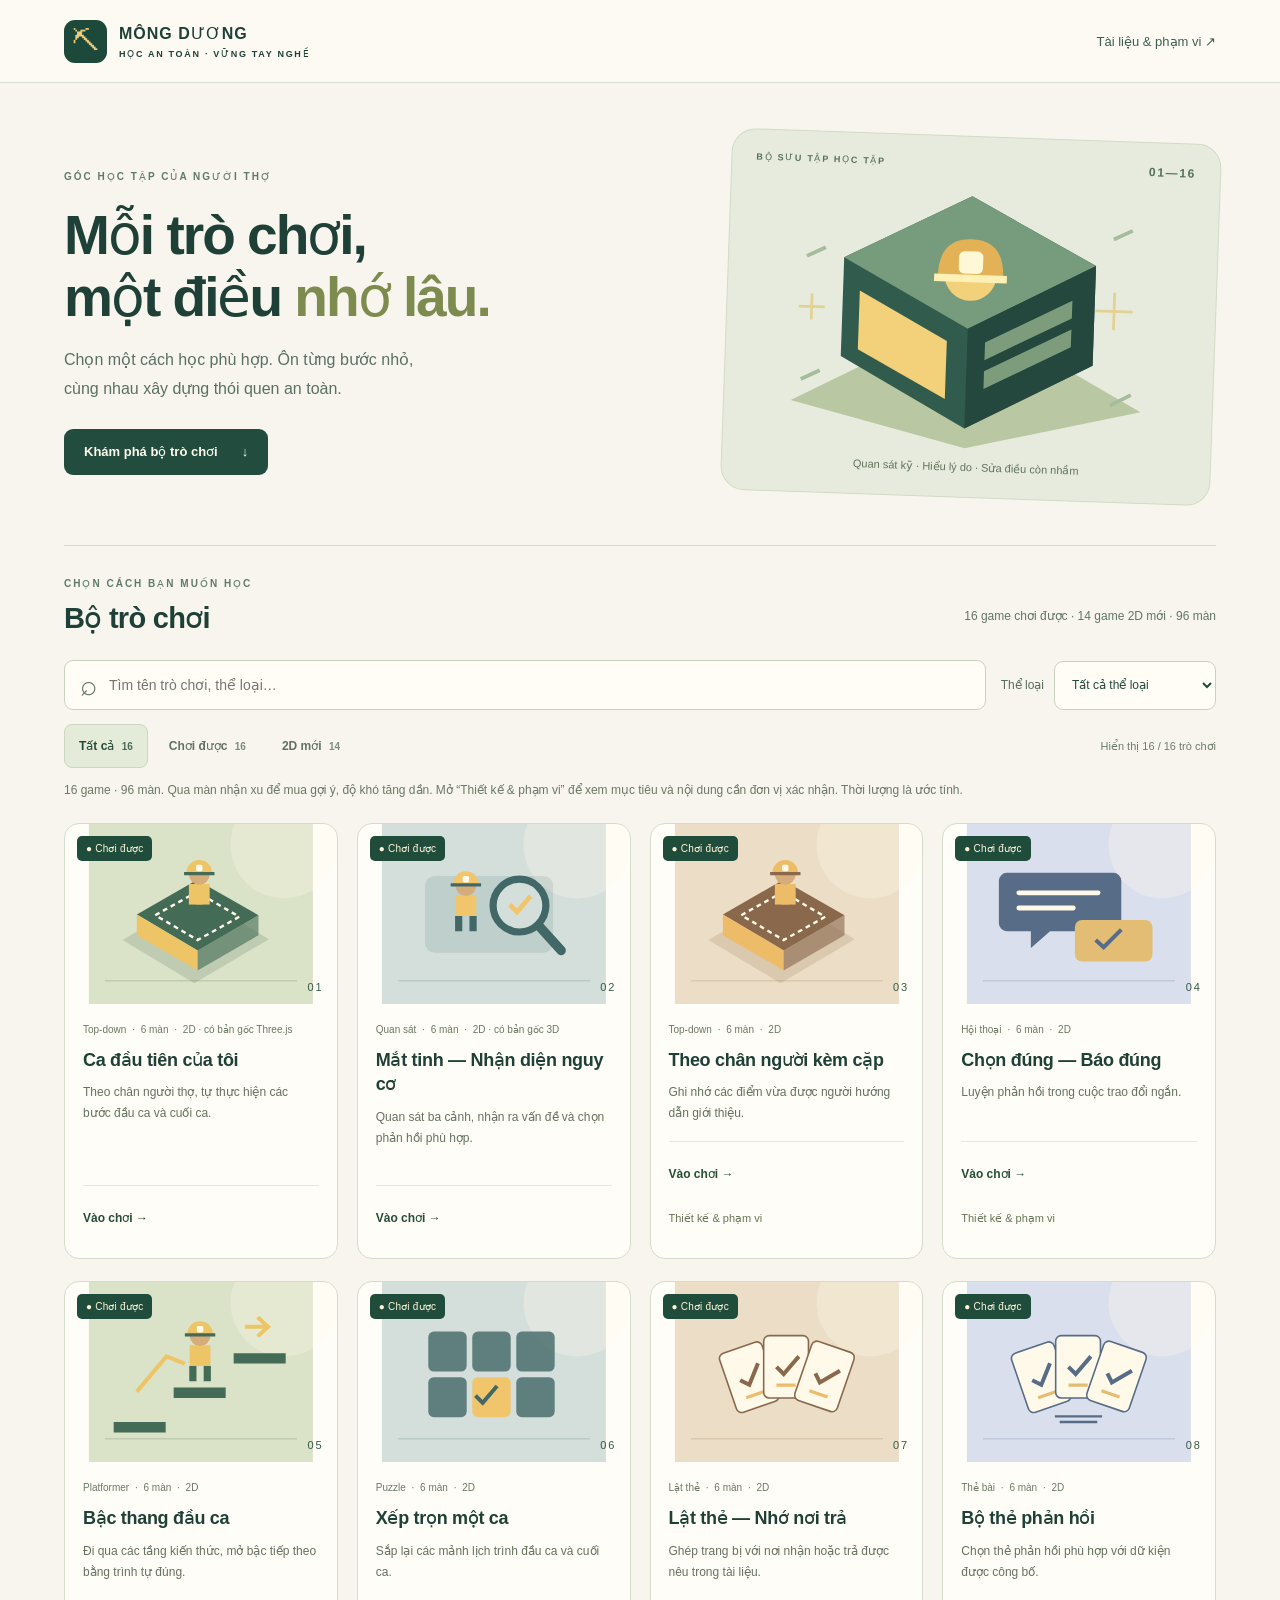
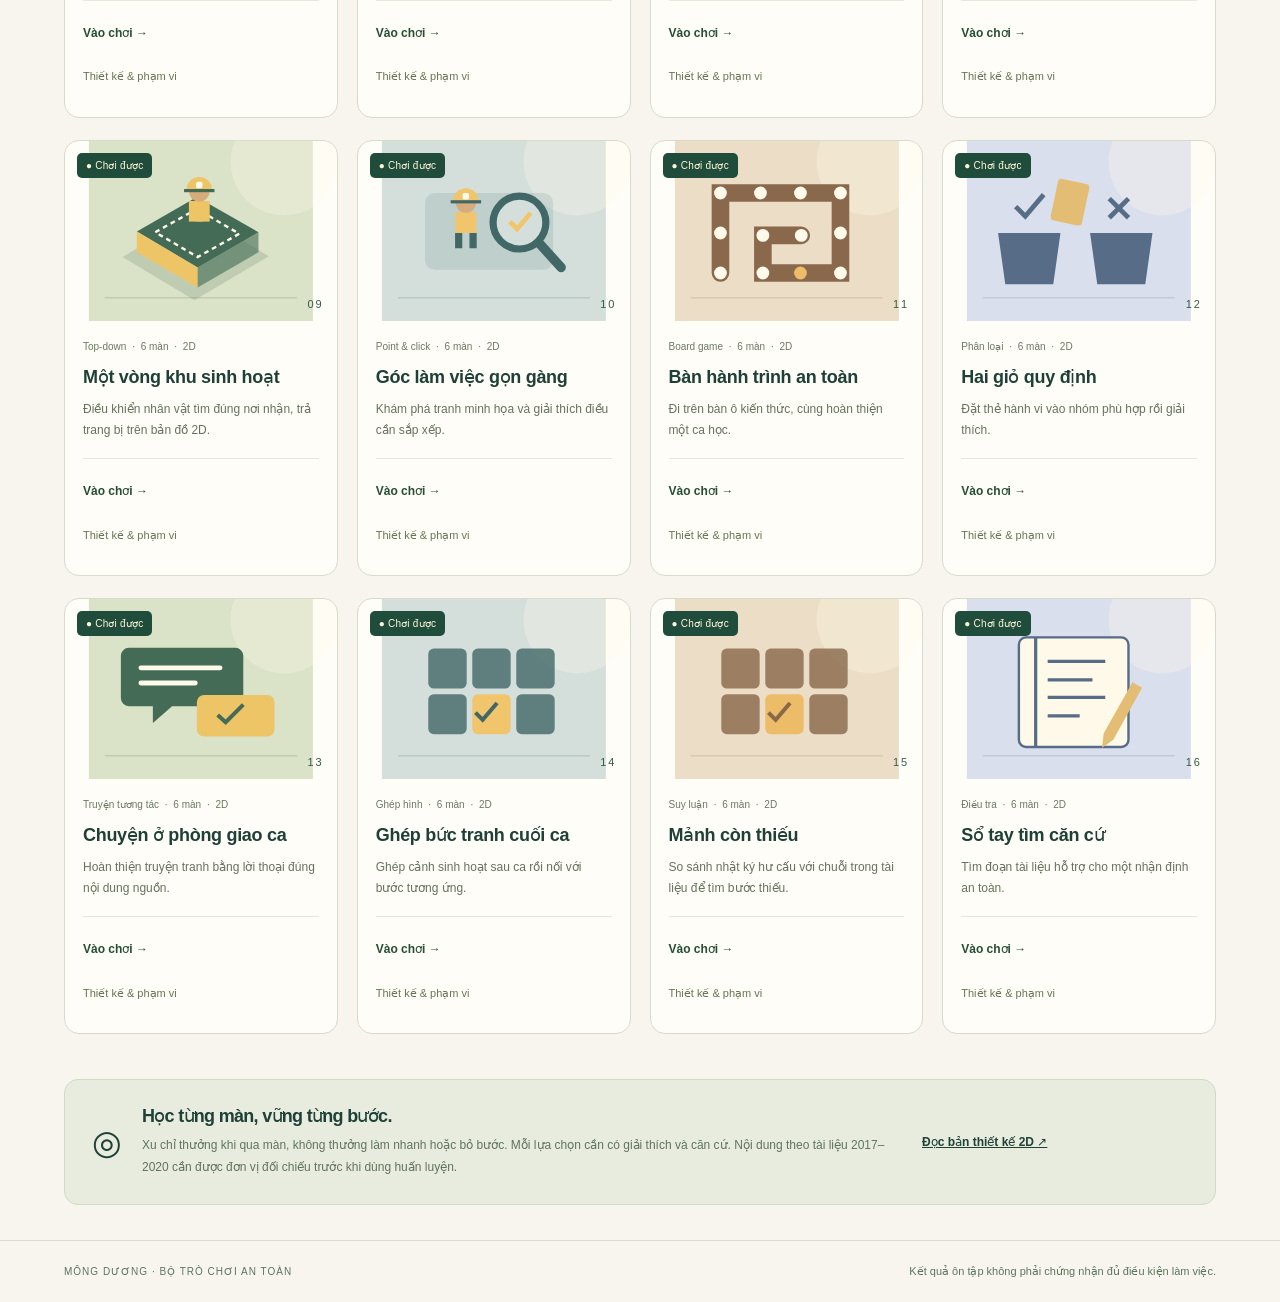
==== MD_game/index.html @ 5fb07996 "Publish 16 safety learning games with 96 campaign levels" ====
<!doctype html>
<html lang="vi">
<head><meta charset="utf-8"><meta name="viewport" content="width=device-width,initial-scale=1"><meta name="theme-color" content="#153e36"><meta name="description" content="Bộ trò chơi ôn tập an toàn Mông Dương: 16 trò chơi gồm platformer, puzzle, lật thẻ, thẻ bài, top-down và các bài ôn tương tác."><title>Bộ trò chơi an toàn · Mông Dương</title><link rel="stylesheet" href="library.css?v=campaign-1"><script type="module" src="library.js?v=campaign-1"></script></head>
<body>
<header class="site-header"><a class="brand" href="index.html"><span class="brand-mark" aria-hidden="true">⛏</span><span>MÔNG DƯƠNG<small>HỌC AN TOÀN · VỮNG TAY NGHỀ</small></span></a><button id="source-button" class="plain">Tài liệu & phạm vi ↗</button></header>
<main>
<section class="intro"><div><p class="eyebrow">GÓC HỌC TẬP CỦA NGƯỜI THỢ</p><h1>Mỗi trò chơi,<br>một điều <em>nhớ lâu.</em></h1><p class="lead">Chọn một cách học phù hợp. Ôn từng bước nhỏ,<br class="desktop-break"> cùng nhau xây dựng thói quen an toàn.</p><a class="primary-link" href="#collection">Khám phá bộ trò chơi <span aria-hidden="true">↓</span></a></div><div class="intro-art" aria-hidden="true"><div class="art-label">BỘ SƯU TẬP HỌC TẬP <span>01—16</span></div><svg viewBox="0 0 440 300"><path d="M30 250 218 150 405 250 218 295Z" fill="#b9c8a2"/><path d="M82 201V95l135-70 135 70v107l-135 72Z" fill="#315b4c"/><path d="m82 95 135 72 135-72-135-70Z" fill="#779b7d"/><path d="M217 167v107l135-72V95Z" fill="#24483d"/><path d="m100 130 95 51v62l-95-50Z" fill="#f2d17a"/><path d="m236 181 92-48v19l-92 48Zm0 31 92-48v19l-92 48Z" fill="#7d9c7c"/><circle cx="218" cy="109" r="28" fill="#f2d17a"/><path d="M183 111q0-40 35-40t35 40" fill="#e3b257"/><path d="M179 113h78" stroke="#fff0b6" stroke-width="8"/><rect x="205" y="84" width="26" height="24" rx="6" fill="#fff8d7"/><path d="m42 95 20-10m310 159 22-12M40 227l20-10M370 66l20-10" stroke="#a5bd9c" stroke-width="4"/><path d="M373 123v40m-20-20h40M49 135v28m-14-14h28" stroke="#e4d294" stroke-width="3"/></svg><p>Quan sát kỹ · Hiểu lý do · Sửa điều còn nhầm</p></div></section>
<section id="collection" aria-labelledby="collection-title"><div class="section-heading"><div><p class="eyebrow">CHỌN CÁCH BẠN MUỐN HỌC</p><h2 id="collection-title">Bộ trò chơi</h2></div><p id="totals"></p></div>
<form id="filters" role="search"><label class="search"><span aria-hidden="true">⌕</span><input id="search" type="search" placeholder="Tìm tên trò chơi, thể loại…" aria-label="Tìm trò chơi"></label><label class="genre-label"><span>Thể loại</span><select id="genre"><option value="all">Tất cả thể loại</option></select></label></form>
<div class="filter-row"><div class="tabs" role="group" aria-label="Trạng thái trò chơi"><button data-status="all" aria-pressed="true">Tất cả <span id="all-count"></span></button><button data-status="playable" aria-pressed="false">Chơi được <span id="playable-count"></span></button><button data-status="new" aria-pressed="false">2D mới <span id="new-count"></span></button></div><p id="result-count" role="status" aria-live="polite"></p></div>
<p class="draft-note">16 game · 96 màn. Qua màn nhận xu để mua gợi ý, độ khó tăng dần. Mở “Thiết kế & phạm vi” để xem mục tiêu và nội dung cần đơn vị xác nhận. Thời lượng là ước tính.</p>
<div id="games" class="game-grid"></div><div id="empty" hidden><h3>Chưa tìm thấy trò chơi</h3><p>Thử tên khác hoặc bỏ bớt bộ lọc.</p><button id="reset" class="primary-link">Xóa bộ lọc</button></div>
<noscript><p>Bật JavaScript để xem danh mục. Hai game hiện có: <a href="first-shift.html">Ca đầu tiên của tôi</a> và <a href="idea-b/index.html">Mắt tinh — Nhận diện nguy cơ</a>. <a href="GAME_IDEAS_2D.md">Đọc các bản ý tưởng 2D</a>.</p></noscript>
</section>
<section class="learning-note"><span aria-hidden="true">◎</span><div><h2>Học từng màn, vững từng bước.</h2><p>Xu chỉ thưởng khi qua màn, không thưởng làm nhanh hoặc bỏ bước. Mỗi lựa chọn cần có giải thích và căn cứ. Nội dung theo tài liệu 2017–2020 cần được đơn vị đối chiếu trước khi dùng huấn luyện.</p></div><a href="GAME_IDEAS_2D.md">Đọc bản thiết kế 2D ↗</a></section>
</main>
<footer><span>MÔNG DƯƠNG · BỘ TRÒ CHƠI AN TOÀN</span><p>Kết quả ôn tập không phải chứng nhận đủ điều kiện làm việc.</p></footer>
<dialog id="detail" aria-labelledby="detail-title"><div class="dialog-heading"><span id="detail-kicker" class="eyebrow"></span><button class="close" aria-label="Đóng bản ý tưởng">×</button></div><h2 id="detail-title"></h2><p id="detail-summary"></p><div id="detail-content"></div><button id="close-detail" class="primary-link">Trở về bộ trò chơi</button></dialog>
<dialog id="sources" aria-labelledby="sources-title"><div class="dialog-heading"><span class="eyebrow">CĂN CỨ NỘI DUNG</span><button class="close" aria-label="Đóng tài liệu">×</button></div><h2 id="sources-title">Tài liệu & phạm vi</h2><p>Mục tiêu học tập tham khảo các tài liệu dưới đây. Tên game, cơ chế, thời lượng, hình ảnh, phạm vi bản đầu và cách tính điểm là đề xuất thiết kế.</p><ul id="source-list"></ul><p>Các tài liệu có niên đại 2017–2020, chưa xác minh tình trạng áp dụng hiện nay. Không tự bổ sung ngưỡng khí, thao tác điện, cứu hộ hay tuyến thoát nạn. Những điểm còn thiếu được ghi trong từng bản ý tưởng.</p><p>Đề mục trang phục ở MD-01 có khác biệt đánh số 3.5/3.6 giữa bản trích xuất và bản đề cương; các bản mới dẫn thêm tiêu đề mục để nhận diện. Các bản chơi thử chưa được duyệt đáp án nghiệp vụ.</p><a href="Y_TUONG_GAME_HUAN_LUYEN.md">Đọc đề cương A–D ban đầu ↗</a></dialog>
</body></html>
---- MD_game/library.css ----
:root{font-family:Arial,Helvetica,sans-serif;color:#1e4037;background:#f7f5ee;font-synthesis:none;scroll-behavior:smooth}*{box-sizing:border-box}body{margin:0}button,input,select{font:inherit}a{color:inherit}button,a,input,select{-webkit-tap-highlight-color:transparent}button{cursor:pointer}button:focus-visible,a:focus-visible,input:focus-visible,select:focus-visible{outline:3px solid #ab611b;outline-offset:4px}button{min-height:44px}button:disabled{cursor:default}button,a{touch-action:manipulation}[hidden]{display:none!important}.site-header{padding:19px max(5%,calc((100% - 1280px)/2));border-bottom:1px solid #dadfd2;display:flex;justify-content:space-between;align-items:center;gap:15px;background:#fcfaf3}.brand{display:flex;gap:12px;align-items:center;text-decoration:none;font-size:16px;font-weight:800;letter-spacing:1px;min-height:44px}.brand small{display:block;font-size:9px;letter-spacing:1.7px;margin-top:6px}.brand-mark{background:#1d493b;color:#efcf7e;border-radius:11px;display:grid;place-items:center;width:43px;height:43px;font-size:27px}.plain{background:transparent;border:0;font-size:13px;color:#3d5e52;padding:10px 0}main{max-width:1420px;margin:auto;padding:0 5%}.intro{display:grid;grid-template-columns:1fr 1fr;align-items:center;gap:7%;padding:53px 0 47px}.eyebrow{font-size:10px;letter-spacing:2px;font-weight:700;color:#617a68;line-height:1.6}h1{font-size:clamp(38px,4.3vw,62px);line-height:1.13;letter-spacing:-2px;margin:19px 0 18px}h1 em{font-style:normal;color:#7e8b4e}.lead{font-size:16px;color:#5a7065;line-height:1.8;margin:0 0 25px}.primary-link{display:inline-flex;align-items:center;justify-content:space-between;gap:24px;min-height:46px;padding:14px 20px;background:#224c3e;color:#fffbed;border-radius:9px;text-decoration:none;border:0;font-size:13px;font-weight:700}.intro-art{background:#e7ebdd;border:1px solid #d2dbc5;border-radius:24px;padding:22px 24px 15px;transform:rotate(2deg);max-width:490px;justify-self:end;width:100%}.art-label{display:flex;justify-content:space-between;color:#56715b;font-size:9px;letter-spacing:1.7px;font-weight:700}.art-label span{font-size:12px}.intro-art svg{width:100%;display:block;max-height:280px}.intro-art p{text-align:center;font-size:11px;color:#60735c;margin:8px 0}.section-heading{display:flex;align-items:end;justify-content:space-between;gap:15px;border-top:1px solid #d5dccd;padding-top:30px}.section-heading .eyebrow{margin:0}h2{font-size:29px;letter-spacing:-.7px;margin:9px 0 0}.section-heading>p{font-size:12px;color:#627567}#filters{display:flex;align-items:center;gap:15px;margin:25px 0 14px}.search{display:flex;align-items:center;gap:10px;flex:1;border:1px solid #c8d3bf;background:#fffdf6;padding:0 15px;border-radius:9px}.search>span{font-size:29px;color:#617966}.search input{min-width:0;min-height:48px;border:0;background:transparent;flex:1;width:100%;color:#204536;font-size:14px}.genre-label{display:flex;gap:10px;align-items:center;font-size:12px;color:#566d5c}.genre-label select{min-height:49px;padding:10px 35px 10px 13px;border:1px solid #c8d3bf;border-radius:9px;background:#fffdf6;color:#234b3b;max-width:210px}.filter-row{display:flex;align-items:center;justify-content:space-between;gap:12px}.tabs{display:flex;gap:6px}.tabs button{padding:8px 14px;border:1px solid transparent;background:transparent;color:#60725f;border-radius:8px;font-size:12px;font-weight:600;white-space:nowrap}.tabs button[aria-pressed=true]{border-color:#ccd6c2;background:#e4ebd9;color:#264a38}.tabs span{font-size:10px;margin-left:4px;opacity:.8}#result-count{font-size:11px;color:#6e7c6a}.draft-note{font-size:12px;line-height:1.6;color:#6b7865;margin:13px 0 23px}.game-grid{display:grid;grid-template-columns:repeat(4,minmax(0,1fr));gap:22px 19px}.game-card{border:1px solid #d5dccb;background:#fffdf7;border-radius:15px;overflow:hidden;display:flex;flex-direction:column;transition:box-shadow .2s,transform .2s}.card-art{height:180px;position:relative;overflow:hidden}.card-art svg{height:100%;width:100%;object-fit:cover}.status{position:absolute;top:12px;left:12px;font-size:10px;border-radius:5px;padding:7px 9px;letter-spacing:.2px}.status.playable{background:#204c3c;color:#fff6d8}.status.draft{background:#fffaf0e8;color:#5c694f;border:1px solid #b9c4a8}.card-number{position:absolute;right:13px;bottom:11px;font-size:11px;color:#355b47;letter-spacing:2px}.card-copy{padding:18px;display:flex;flex-direction:column;flex:1}.card-meta{margin:0 0 10px;font-size:10px;line-height:1.6;color:#6a7965}.card-meta span{padding:0 3px}.card-copy h3{font-size:18px;line-height:1.35;margin:0 0 10px;letter-spacing:-.3px}.card-summary{font-size:12px;line-height:1.75;color:#65725f;margin:0 0 17px}.card-action{margin-top:auto;border-top:1px solid #e6e8dc;padding-top:10px}.play-link,.draft-link{display:flex;align-items:center;min-height:44px;font-size:12px;font-weight:700;text-decoration:none;width:100%;border:0;background:transparent;color:#224d3a;padding:6px 0;text-align:left}.play-link{color:#254e33}.draft-link{color:#647353}#empty{text-align:center;padding:50px;border:1px dashed #bdc9b3;border-radius:14px}.learning-note{margin:45px 0 35px;padding:25px 27px;background:#e8ecdf;border:1px solid #d0dbc4;border-radius:14px;display:flex;align-items:center;gap:20px}.learning-note>span{font-size:34px}.learning-note h2{font-size:18px;margin:0 0 8px}.learning-note p{font-size:12px;line-height:1.8;color:#60745d;max-width:760px;margin:0}.learning-note>a{font-size:12px;line-height:1.7;min-width:150px;min-height:44px;display:flex;align-items:center;font-weight:700}footer{border-top:1px solid #d5dccd;display:flex;justify-content:space-between;align-items:center;gap:20px;padding:22px max(5%,calc((100% - 1280px)/2));font-size:10px;letter-spacing:1px;color:#5e745f}footer p{font-size:11px;letter-spacing:0;line-height:1.6;margin:0}dialog{border:1px solid #cbd6be;border-radius:18px;background:#fffdf5;color:#244635;width:min(720px,calc(100% - 28px));max-height:90dvh;padding:26px 30px;box-shadow:0 20px 90px #0f2c3c33}dialog::backdrop{background:#112f29b8}.dialog-heading{display:flex;align-items:center;justify-content:space-between;gap:12px}.close{background:#edf0e4;border:0;border-radius:50%;width:44px;font-size:25px;color:#244635;flex-shrink:0}dialog>h2{font-size:28px;margin:15px 0}dialog p,dialog li{font-size:14px;line-height:1.8;color:#586e57}dialog li{margin:13px 0}#detail-content section{border-top:1px solid #dfe5d4;padding-top:16px;margin:20px 0}#detail-content h3{font-size:14px;margin:0 0 8px}#detail-content p{margin:0}.review-note{background:#eef0e3;padding:14px;border-radius:8px;margin-top:15px!important}#close-detail{margin-top:12px}@media(hover:hover){.game-card:hover{box-shadow:0 9px 26px #24463513;transform:translateY(-3px)}.play-link:hover,.draft-link:hover{text-decoration:underline}}@media(max-width:1100px){.game-grid{grid-template-columns:repeat(3,minmax(0,1fr))}.card-art{height:175px}.intro{gap:5%}.intro-art{padding:18px}}@media(max-width:800px){.game-grid{grid-template-columns:repeat(2,minmax(0,1fr))}.intro{padding-top:35px;gap:20px}h1{font-size:39px}.intro-art{transform:none}.intro-art p{line-height:1.6}.learning-note{flex-wrap:wrap}.learning-note>div{flex:1}.learning-note>a{margin-left:54px}.filter-row{align-items:start;flex-direction:column;gap:0}#result-count{margin:8px 0}}@media(max-width:540px){.site-header{padding:13px 5%;gap:12px}.brand{font-size:13px;letter-spacing:.5px;gap:8px}.brand small{font-size:7px;letter-spacing:1px}.brand-mark{width:34px;height:38px;font-size:23px}.plain{font-size:11px;max-width:100px;text-align:right}.intro{grid-template-columns:1fr;padding:30px 0}.intro-art{display:none}h1{font-size:43px}.lead{font-size:14px}.section-heading{padding-top:25px;align-items:start}.section-heading>p{font-size:10px;max-width:100px;line-height:1.7;text-align:right}.section-heading h2{font-size:27px}.section-heading .eyebrow{font-size:8px}#filters{flex-direction:column;align-items:stretch;gap:10px;margin:20px 0 12px}.search input{font-size:16px}.genre-label{justify-content:space-between}.genre-label select{flex:1;max-width:none;font-size:14px}.tabs{width:100%;gap:4px}.tabs button{padding:7px 10px;flex:1;font-size:11px}.tabs span{font-size:10px;margin-left:2px}.game-grid{grid-template-columns:1fr;gap:18px}.card-art{height:190px}.card-art svg{width:100%;height:100%}.card-copy{padding:20px}.card-copy h3{font-size:21px}.card-summary{font-size:14px}.card-meta{font-size:11px}.play-link,.draft-link{font-size:14px}.draft-note{font-size:12px}.learning-note{padding:20px;gap:12px}.learning-note>span{display:none}.learning-note h2{font-size:18px;line-height:1.5}.learning-note>a{margin:0}.learning-note p{font-size:13px}footer{flex-direction:column;align-items:start;gap:10px}dialog{padding:20px}dialog>h2{font-size:25px}dialog .eyebrow{font-size:9px}.desktop-break{display:none}}@media(prefers-reduced-motion:reduce){:root{scroll-behavior:auto}.game-card{transition:none}.game-card:hover{transform:none}}

.design-link{display:block;min-height:44px;width:100%;text-align:left;background:transparent;border:0;padding:8px 0;color:#667556;font-size:11px}.learned{font-size:11px;margin-top:10px;color:#315e3c;font-weight:bold}
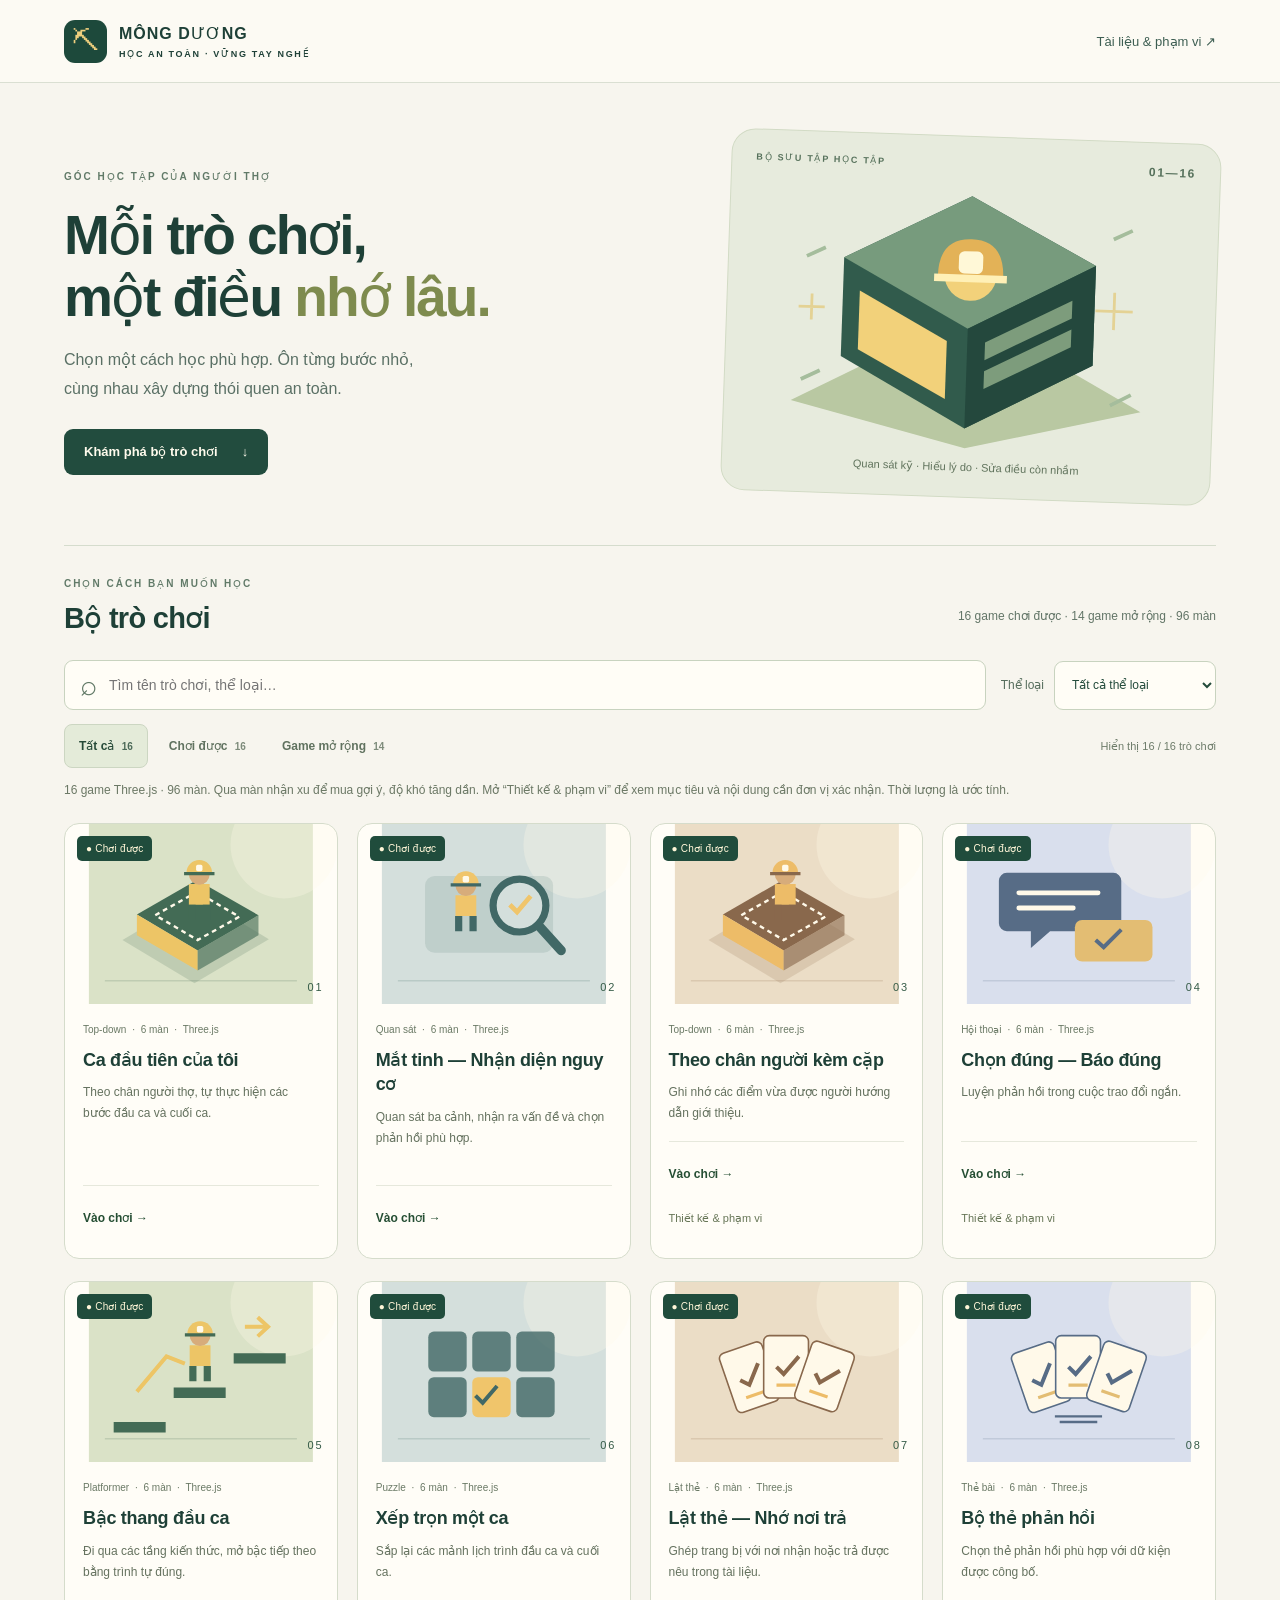
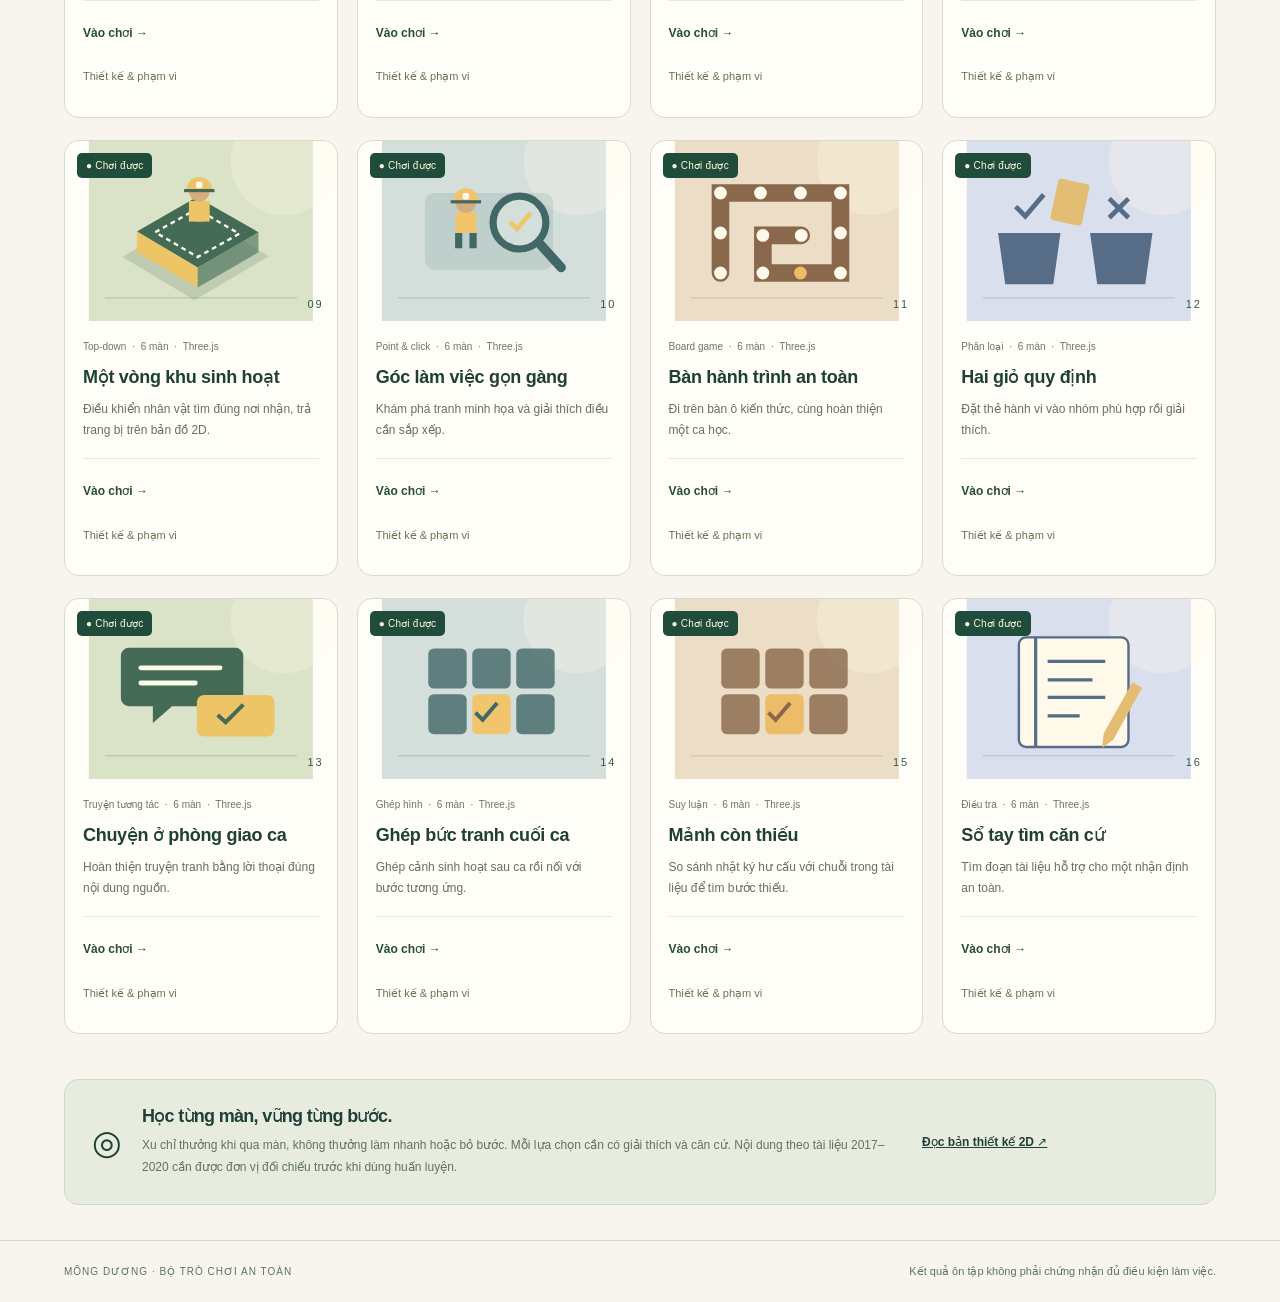
==== commit c1dfc93d: "Use Three.js interactive scenes for all 96 levels; remove text gameplay" ====
--- a/MD_game/index.html
+++ b/MD_game/index.html
@@ -1,14 +1,14 @@
 <!doctype html>
 <html lang="vi">
-<head><meta charset="utf-8"><meta name="viewport" content="width=device-width,initial-scale=1"><meta name="theme-color" content="#153e36"><meta name="description" content="Bộ trò chơi ôn tập an toàn Mông Dương: 16 trò chơi gồm platformer, puzzle, lật thẻ, thẻ bài, top-down và các bài ôn tương tác."><title>Bộ trò chơi an toàn · Mông Dương</title><link rel="stylesheet" href="library.css?v=campaign-1"><script type="module" src="library.js?v=campaign-1"></script></head>
+<head><meta charset="utf-8"><meta name="viewport" content="width=device-width,initial-scale=1"><meta name="theme-color" content="#153e36"><meta name="description" content="Bộ trò chơi ôn tập an toàn Mông Dương: 16 trò chơi gồm platformer, puzzle, lật thẻ, thẻ bài, top-down và các bài ôn tương tác."><title>Bộ trò chơi an toàn · Mông Dương</title><link rel="stylesheet" href="library.css?v=three-1"><script type="module" src="library.js?v=three-1"></script></head>
 <body>
 <header class="site-header"><a class="brand" href="index.html"><span class="brand-mark" aria-hidden="true">⛏</span><span>MÔNG DƯƠNG<small>HỌC AN TOÀN · VỮNG TAY NGHỀ</small></span></a><button id="source-button" class="plain">Tài liệu & phạm vi ↗</button></header>
 <main>
 <section class="intro"><div><p class="eyebrow">GÓC HỌC TẬP CỦA NGƯỜI THỢ</p><h1>Mỗi trò chơi,<br>một điều <em>nhớ lâu.</em></h1><p class="lead">Chọn một cách học phù hợp. Ôn từng bước nhỏ,<br class="desktop-break"> cùng nhau xây dựng thói quen an toàn.</p><a class="primary-link" href="#collection">Khám phá bộ trò chơi <span aria-hidden="true">↓</span></a></div><div class="intro-art" aria-hidden="true"><div class="art-label">BỘ SƯU TẬP HỌC TẬP <span>01—16</span></div><svg viewBox="0 0 440 300"><path d="M30 250 218 150 405 250 218 295Z" fill="#b9c8a2"/><path d="M82 201V95l135-70 135 70v107l-135 72Z" fill="#315b4c"/><path d="m82 95 135 72 135-72-135-70Z" fill="#779b7d"/><path d="M217 167v107l135-72V95Z" fill="#24483d"/><path d="m100 130 95 51v62l-95-50Z" fill="#f2d17a"/><path d="m236 181 92-48v19l-92 48Zm0 31 92-48v19l-92 48Z" fill="#7d9c7c"/><circle cx="218" cy="109" r="28" fill="#f2d17a"/><path d="M183 111q0-40 35-40t35 40" fill="#e3b257"/><path d="M179 113h78" stroke="#fff0b6" stroke-width="8"/><rect x="205" y="84" width="26" height="24" rx="6" fill="#fff8d7"/><path d="m42 95 20-10m310 159 22-12M40 227l20-10M370 66l20-10" stroke="#a5bd9c" stroke-width="4"/><path d="M373 123v40m-20-20h40M49 135v28m-14-14h28" stroke="#e4d294" stroke-width="3"/></svg><p>Quan sát kỹ · Hiểu lý do · Sửa điều còn nhầm</p></div></section>
 <section id="collection" aria-labelledby="collection-title"><div class="section-heading"><div><p class="eyebrow">CHỌN CÁCH BẠN MUỐN HỌC</p><h2 id="collection-title">Bộ trò chơi</h2></div><p id="totals"></p></div>
 <form id="filters" role="search"><label class="search"><span aria-hidden="true">⌕</span><input id="search" type="search" placeholder="Tìm tên trò chơi, thể loại…" aria-label="Tìm trò chơi"></label><label class="genre-label"><span>Thể loại</span><select id="genre"><option value="all">Tất cả thể loại</option></select></label></form>
-<div class="filter-row"><div class="tabs" role="group" aria-label="Trạng thái trò chơi"><button data-status="all" aria-pressed="true">Tất cả <span id="all-count"></span></button><button data-status="playable" aria-pressed="false">Chơi được <span id="playable-count"></span></button><button data-status="new" aria-pressed="false">2D mới <span id="new-count"></span></button></div><p id="result-count" role="status" aria-live="polite"></p></div>
-<p class="draft-note">16 game · 96 màn. Qua màn nhận xu để mua gợi ý, độ khó tăng dần. Mở “Thiết kế & phạm vi” để xem mục tiêu và nội dung cần đơn vị xác nhận. Thời lượng là ước tính.</p>
+<div class="filter-row"><div class="tabs" role="group" aria-label="Trạng thái trò chơi"><button data-status="all" aria-pressed="true">Tất cả <span id="all-count"></span></button><button data-status="playable" aria-pressed="false">Chơi được <span id="playable-count"></span></button><button data-status="new" aria-pressed="false">Game mở rộng <span id="new-count"></span></button></div><p id="result-count" role="status" aria-live="polite"></p></div>
+<p class="draft-note">16 game Three.js · 96 màn. Qua màn nhận xu để mua gợi ý, độ khó tăng dần. Mở “Thiết kế & phạm vi” để xem mục tiêu và nội dung cần đơn vị xác nhận. Thời lượng là ước tính.</p>
 <div id="games" class="game-grid"></div><div id="empty" hidden><h3>Chưa tìm thấy trò chơi</h3><p>Thử tên khác hoặc bỏ bớt bộ lọc.</p><button id="reset" class="primary-link">Xóa bộ lọc</button></div>
 <noscript><p>Bật JavaScript để xem danh mục. Hai game hiện có: <a href="first-shift.html">Ca đầu tiên của tôi</a> và <a href="idea-b/index.html">Mắt tinh — Nhận diện nguy cơ</a>. <a href="GAME_IDEAS_2D.md">Đọc các bản ý tưởng 2D</a>.</p></noscript>
 </section>
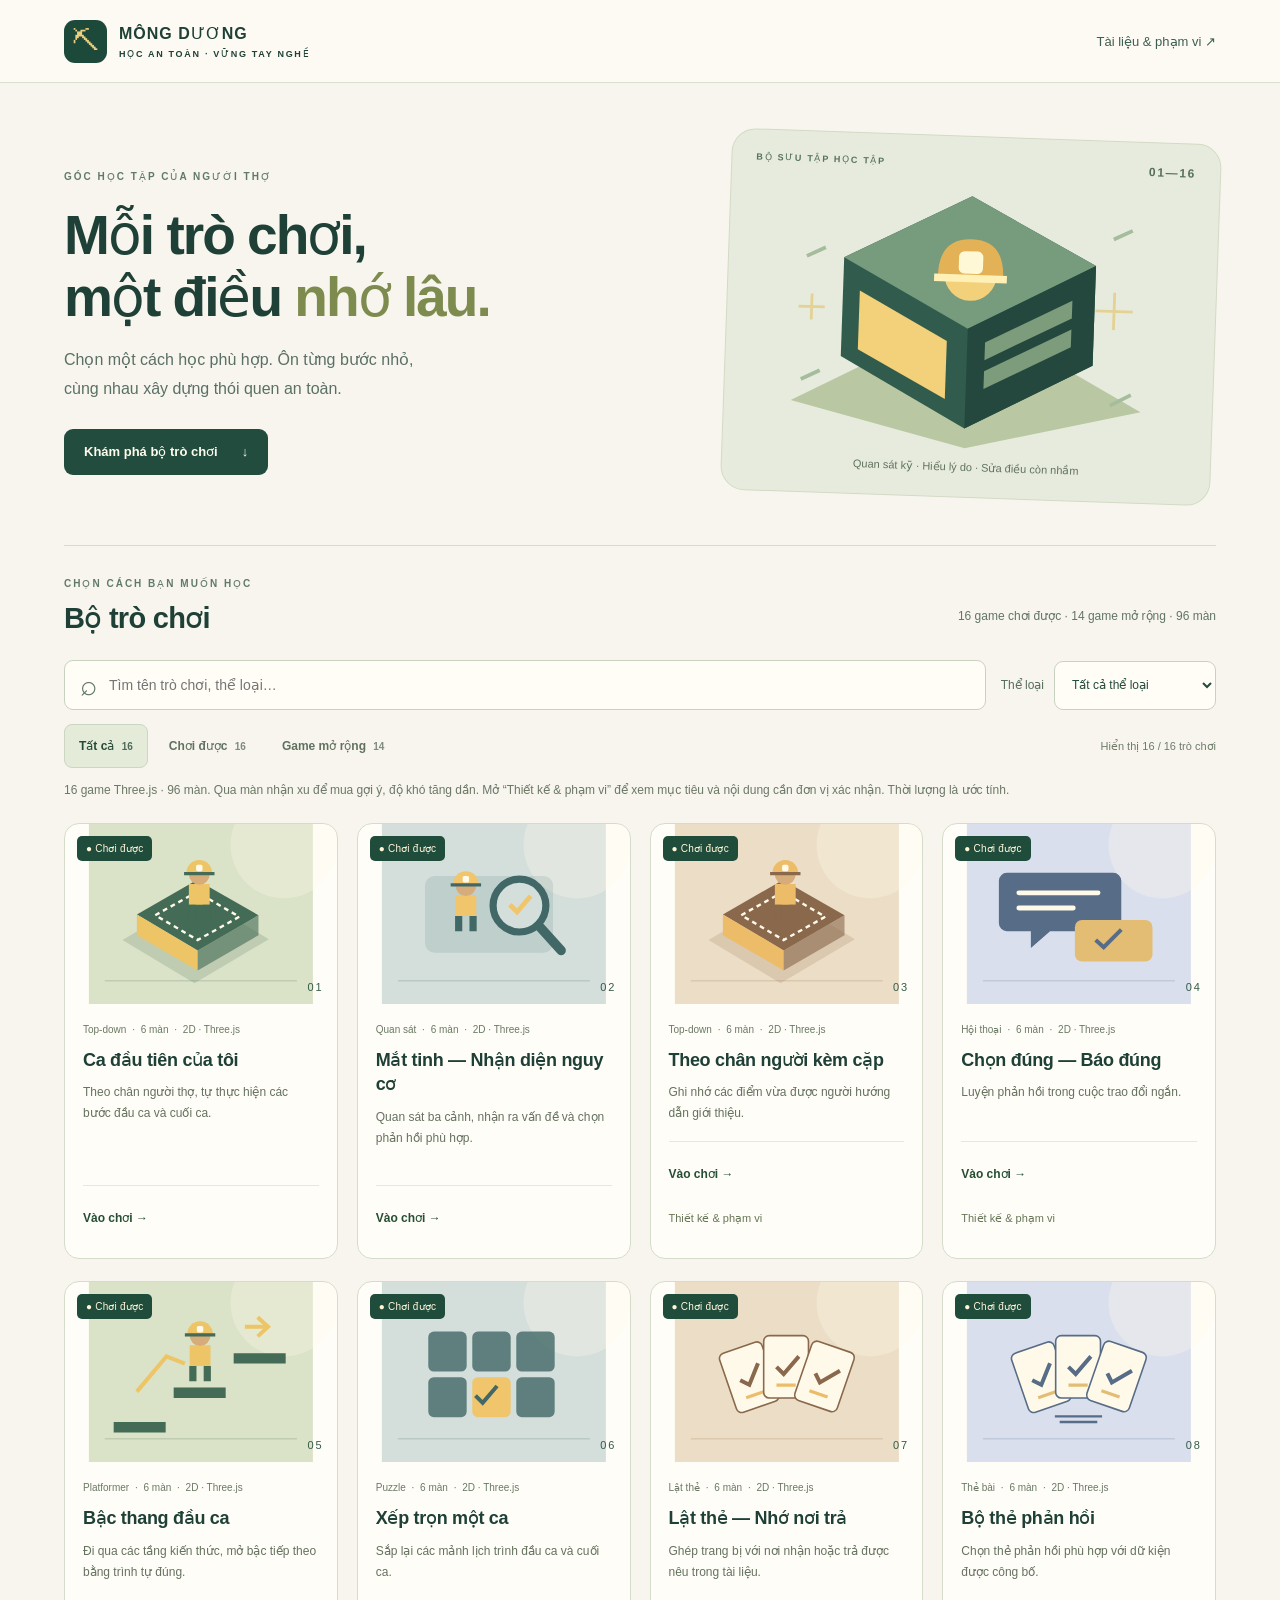
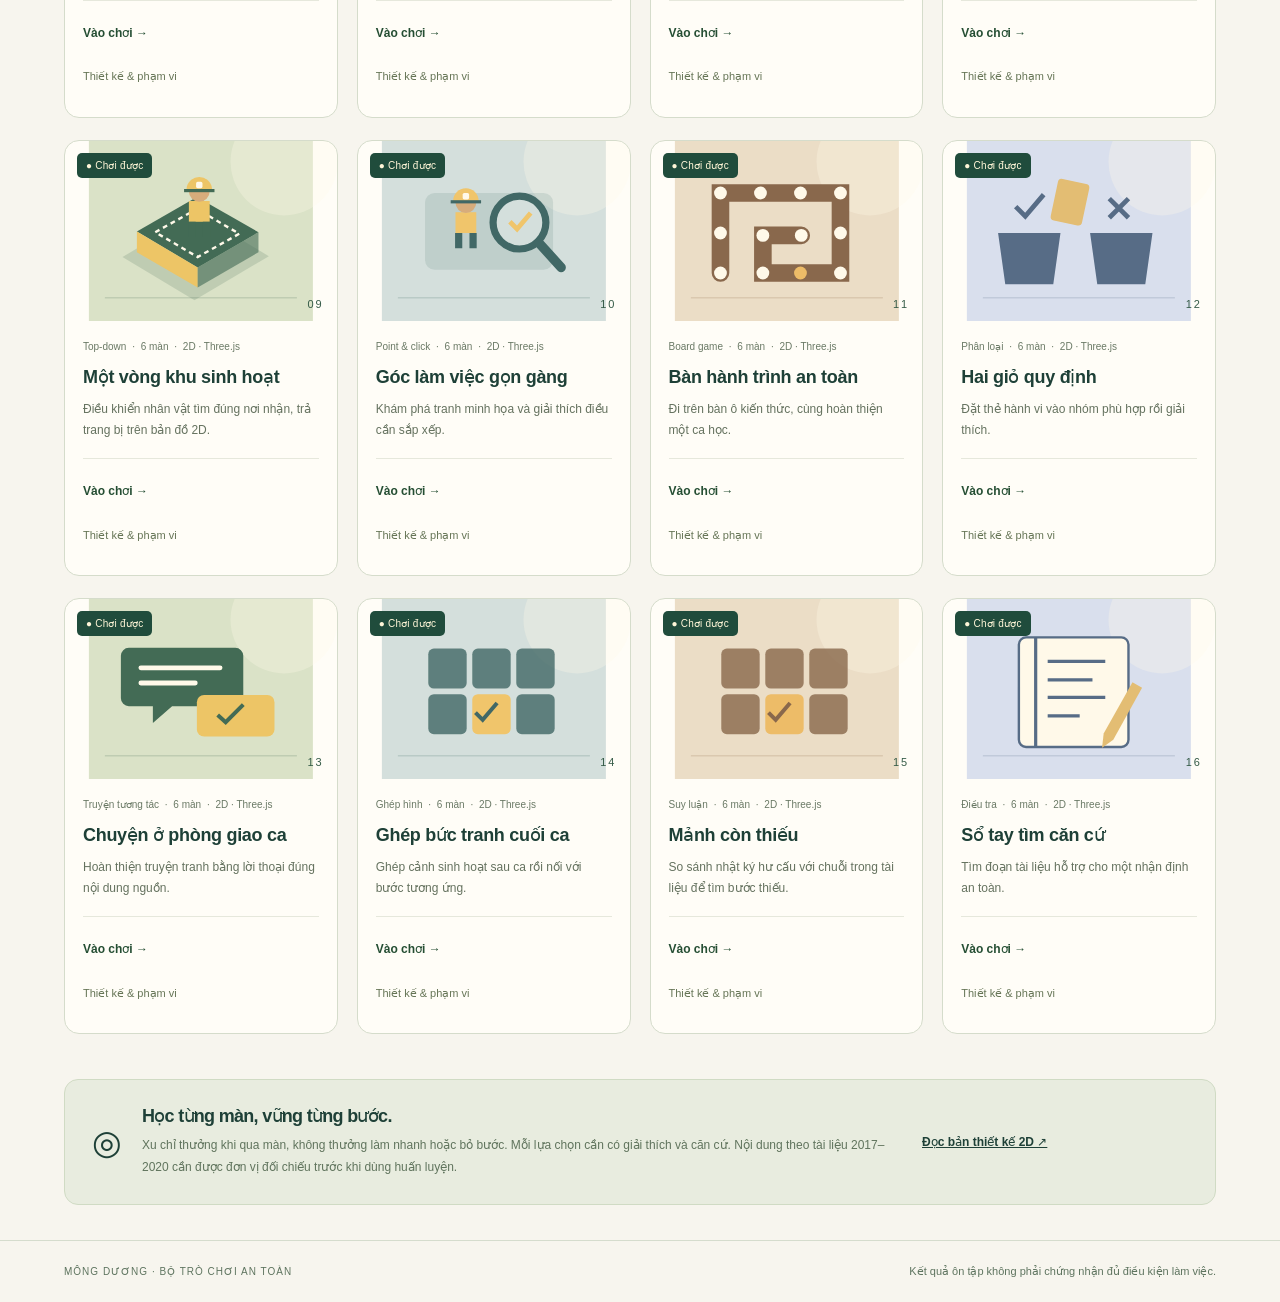
==== commit cab93e18: "Correct all games to flat 2D graphics rendered with Three.js" ====
--- a/MD_game/index.html
+++ b/MD_game/index.html
@@ -1,6 +1,6 @@
 <!doctype html>
 <html lang="vi">
-<head><meta charset="utf-8"><meta name="viewport" content="width=device-width,initial-scale=1"><meta name="theme-color" content="#153e36"><meta name="description" content="Bộ trò chơi ôn tập an toàn Mông Dương: 16 trò chơi gồm platformer, puzzle, lật thẻ, thẻ bài, top-down và các bài ôn tương tác."><title>Bộ trò chơi an toàn · Mông Dương</title><link rel="stylesheet" href="library.css?v=three-1"><script type="module" src="library.js?v=three-1"></script></head>
+<head><meta charset="utf-8"><meta name="viewport" content="width=device-width,initial-scale=1"><meta name="theme-color" content="#153e36"><meta name="description" content="Bộ trò chơi ôn tập an toàn Mông Dương: 16 trò chơi gồm platformer, puzzle, lật thẻ, thẻ bài, top-down và các bài ôn tương tác."><title>Bộ trò chơi an toàn · Mông Dương</title><link rel="stylesheet" href="library.css?v=flat-2d-1"><script type="module" src="library.js?v=flat-2d-1"></script></head>
 <body>
 <header class="site-header"><a class="brand" href="index.html"><span class="brand-mark" aria-hidden="true">⛏</span><span>MÔNG DƯƠNG<small>HỌC AN TOÀN · VỮNG TAY NGHỀ</small></span></a><button id="source-button" class="plain">Tài liệu & phạm vi ↗</button></header>
 <main>
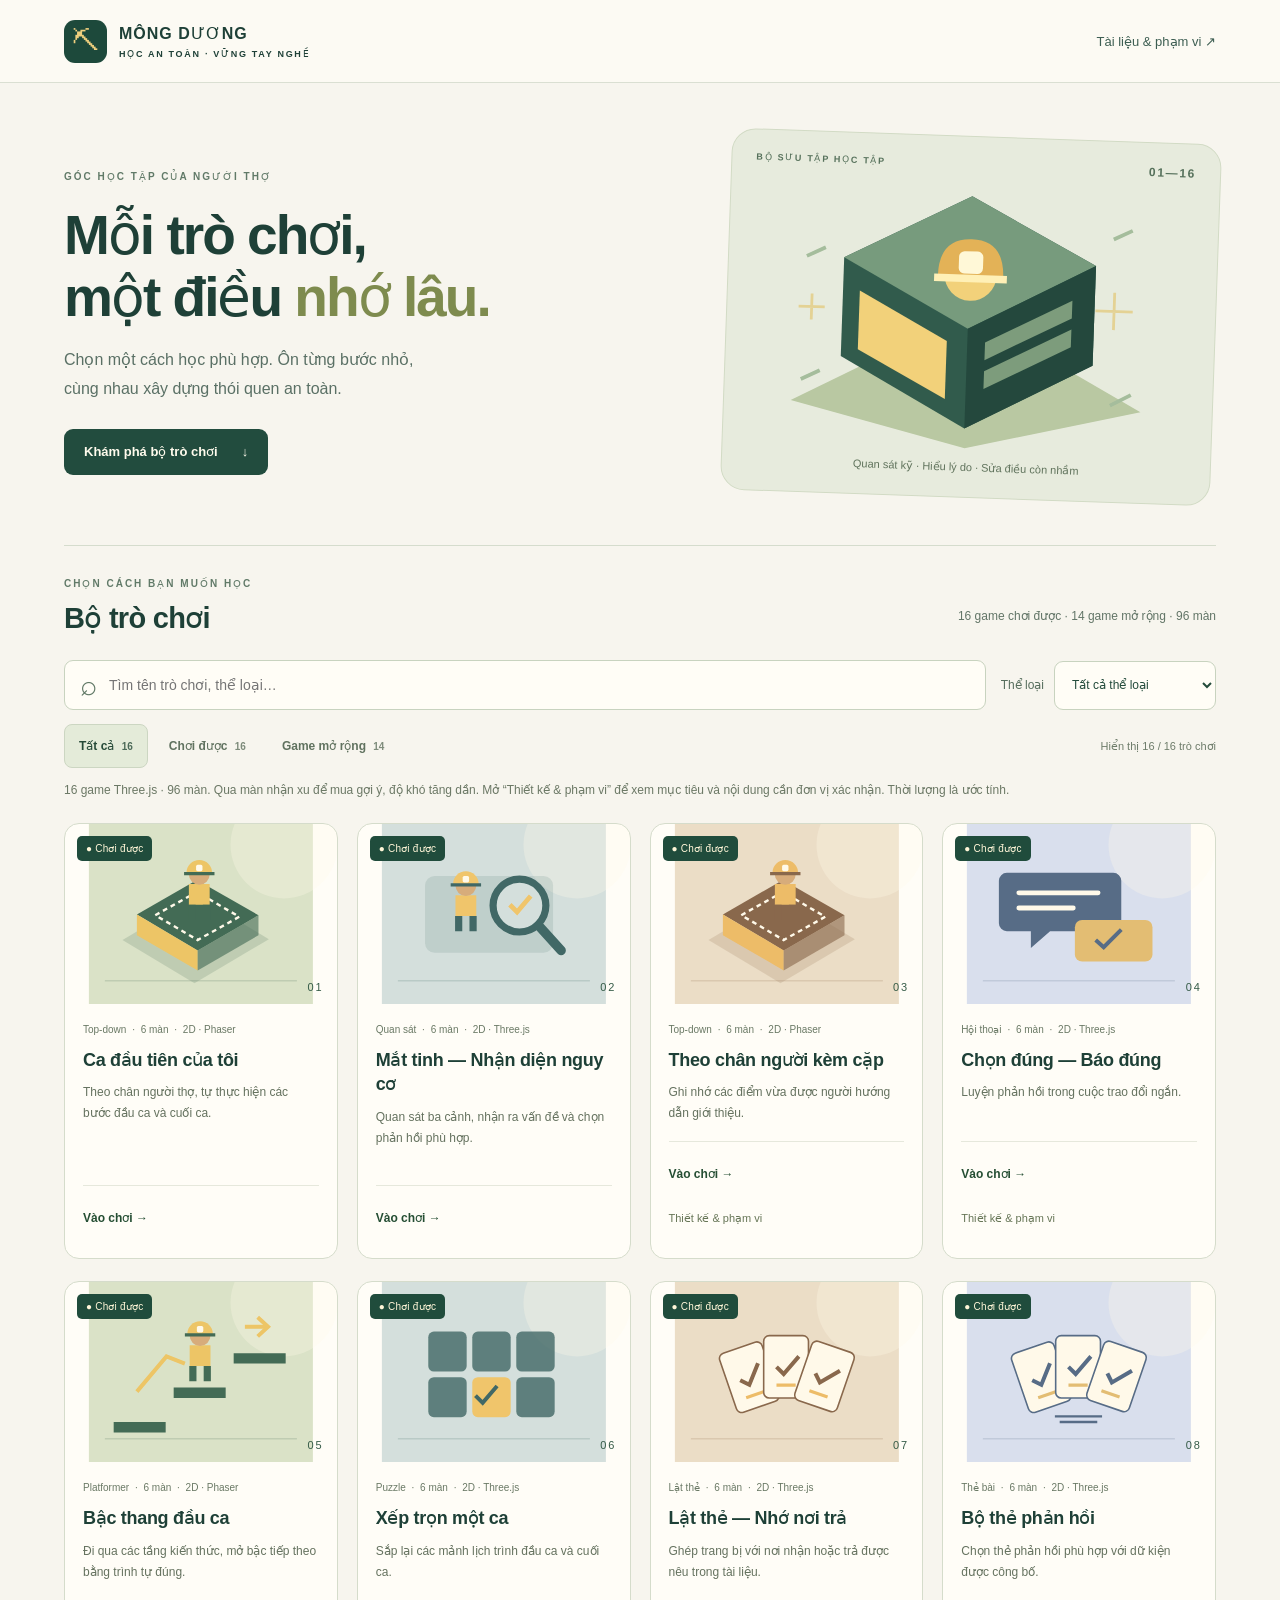
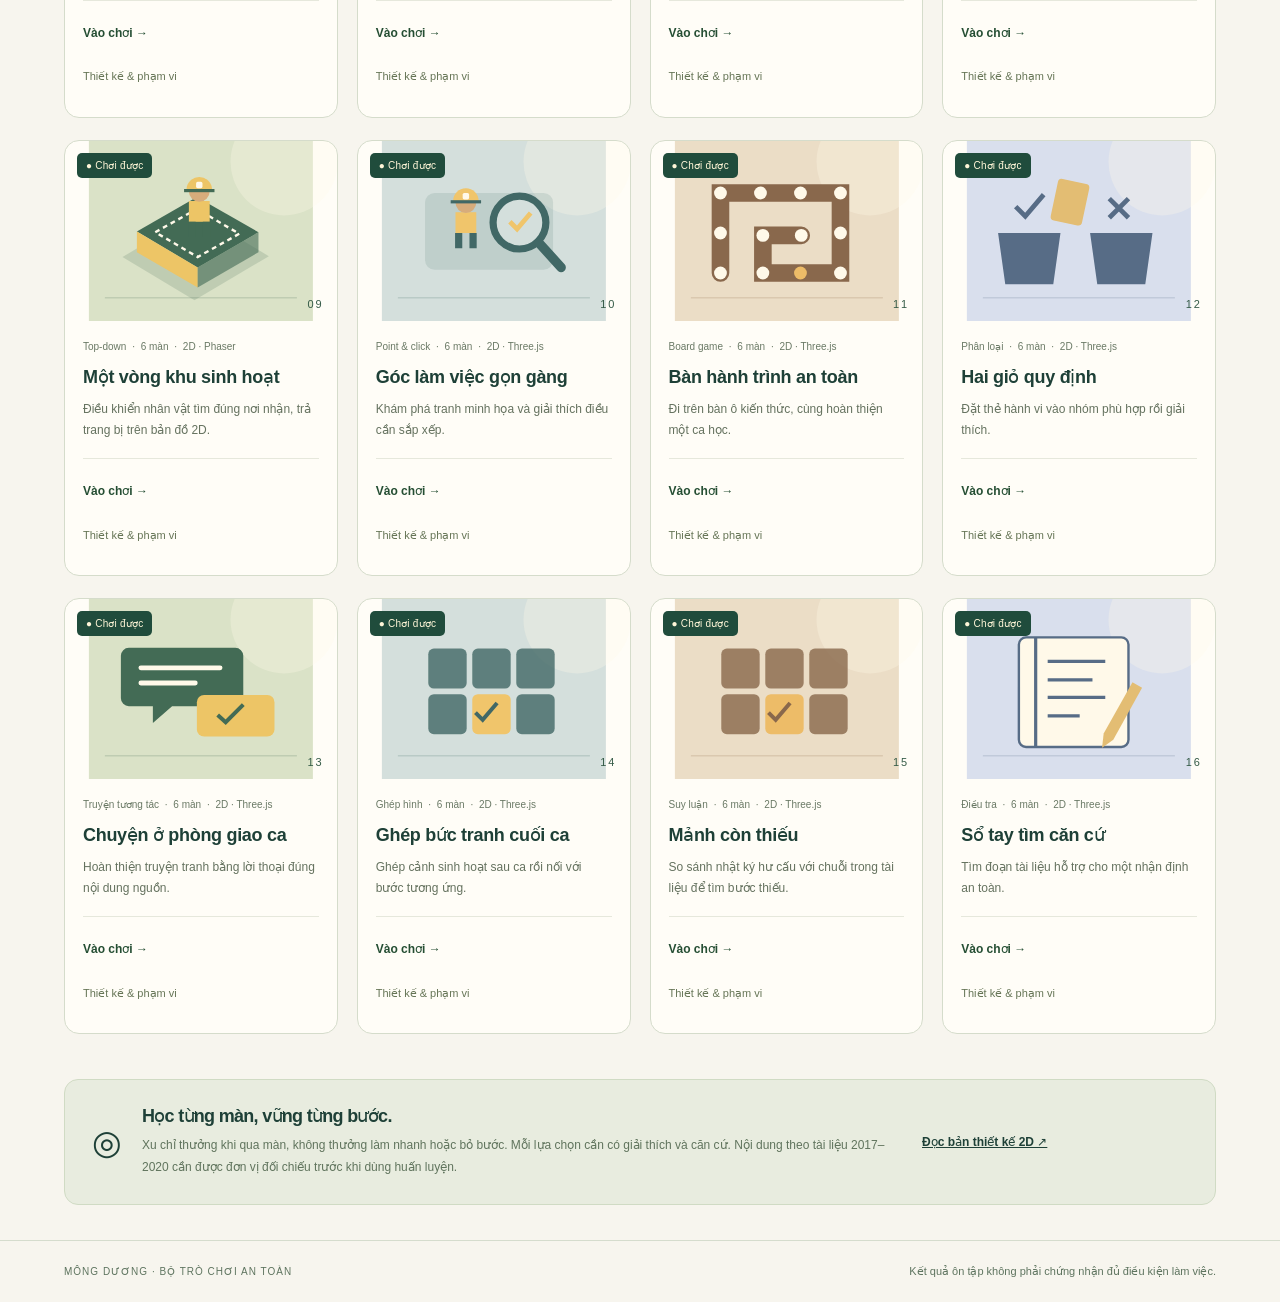
==== commit 8336d109: "Use Phaser for top-down games and platformer; preserve 2D campaigns and progress" ====
--- a/MD_game/index.html
+++ b/MD_game/index.html
@@ -1,6 +1,6 @@
 <!doctype html>
 <html lang="vi">
-<head><meta charset="utf-8"><meta name="viewport" content="width=device-width,initial-scale=1"><meta name="theme-color" content="#153e36"><meta name="description" content="Bộ trò chơi ôn tập an toàn Mông Dương: 16 trò chơi gồm platformer, puzzle, lật thẻ, thẻ bài, top-down và các bài ôn tương tác."><title>Bộ trò chơi an toàn · Mông Dương</title><link rel="stylesheet" href="library.css?v=flat-2d-1"><script type="module" src="library.js?v=flat-2d-1"></script></head>
+<head><meta charset="utf-8"><meta name="viewport" content="width=device-width,initial-scale=1"><meta name="theme-color" content="#153e36"><meta name="description" content="Bộ trò chơi ôn tập an toàn Mông Dương: 16 trò chơi gồm platformer, puzzle, lật thẻ, thẻ bài, top-down và các bài ôn tương tác."><title>Bộ trò chơi an toàn · Mông Dương</title><link rel="stylesheet" href="library.css?v=phaser-1"><script type="module" src="library.js?v=phaser-1"></script></head>
 <body>
 <header class="site-header"><a class="brand" href="index.html"><span class="brand-mark" aria-hidden="true">⛏</span><span>MÔNG DƯƠNG<small>HỌC AN TOÀN · VỮNG TAY NGHỀ</small></span></a><button id="source-button" class="plain">Tài liệu & phạm vi ↗</button></header>
 <main>
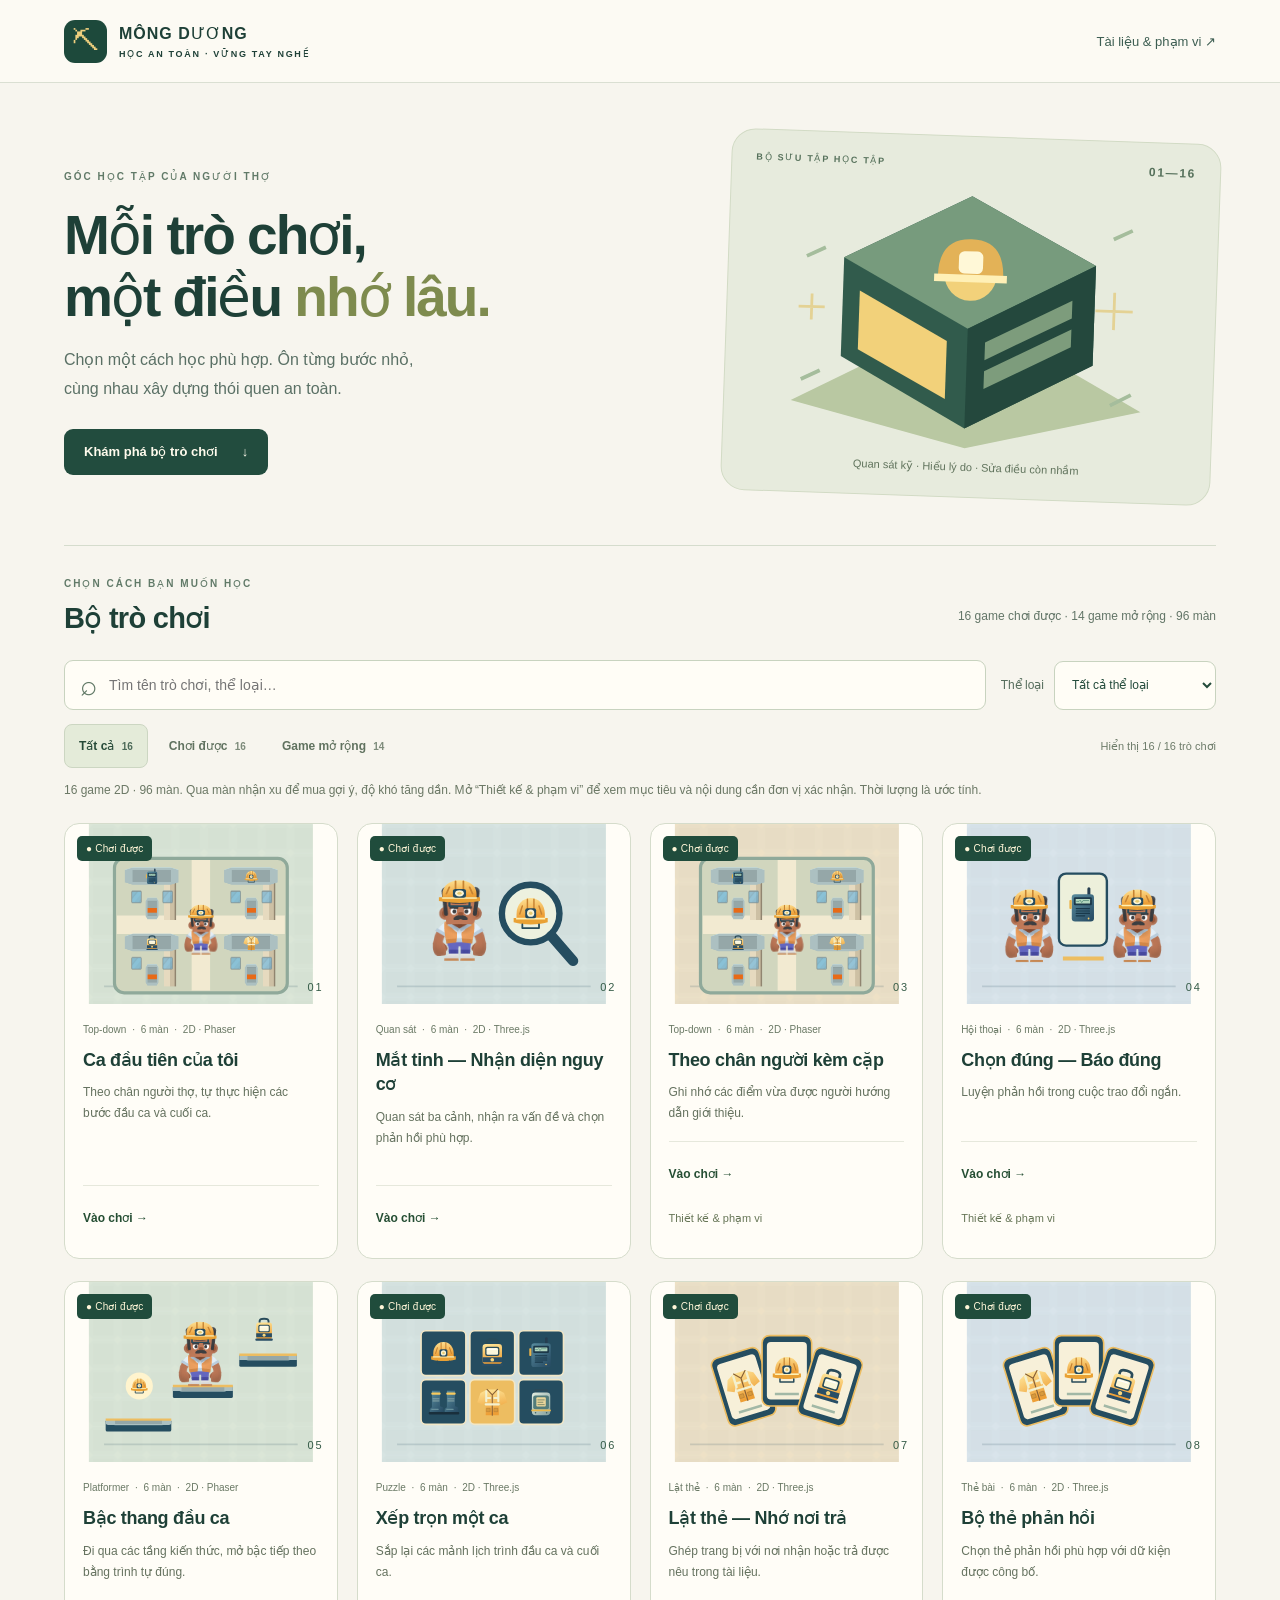
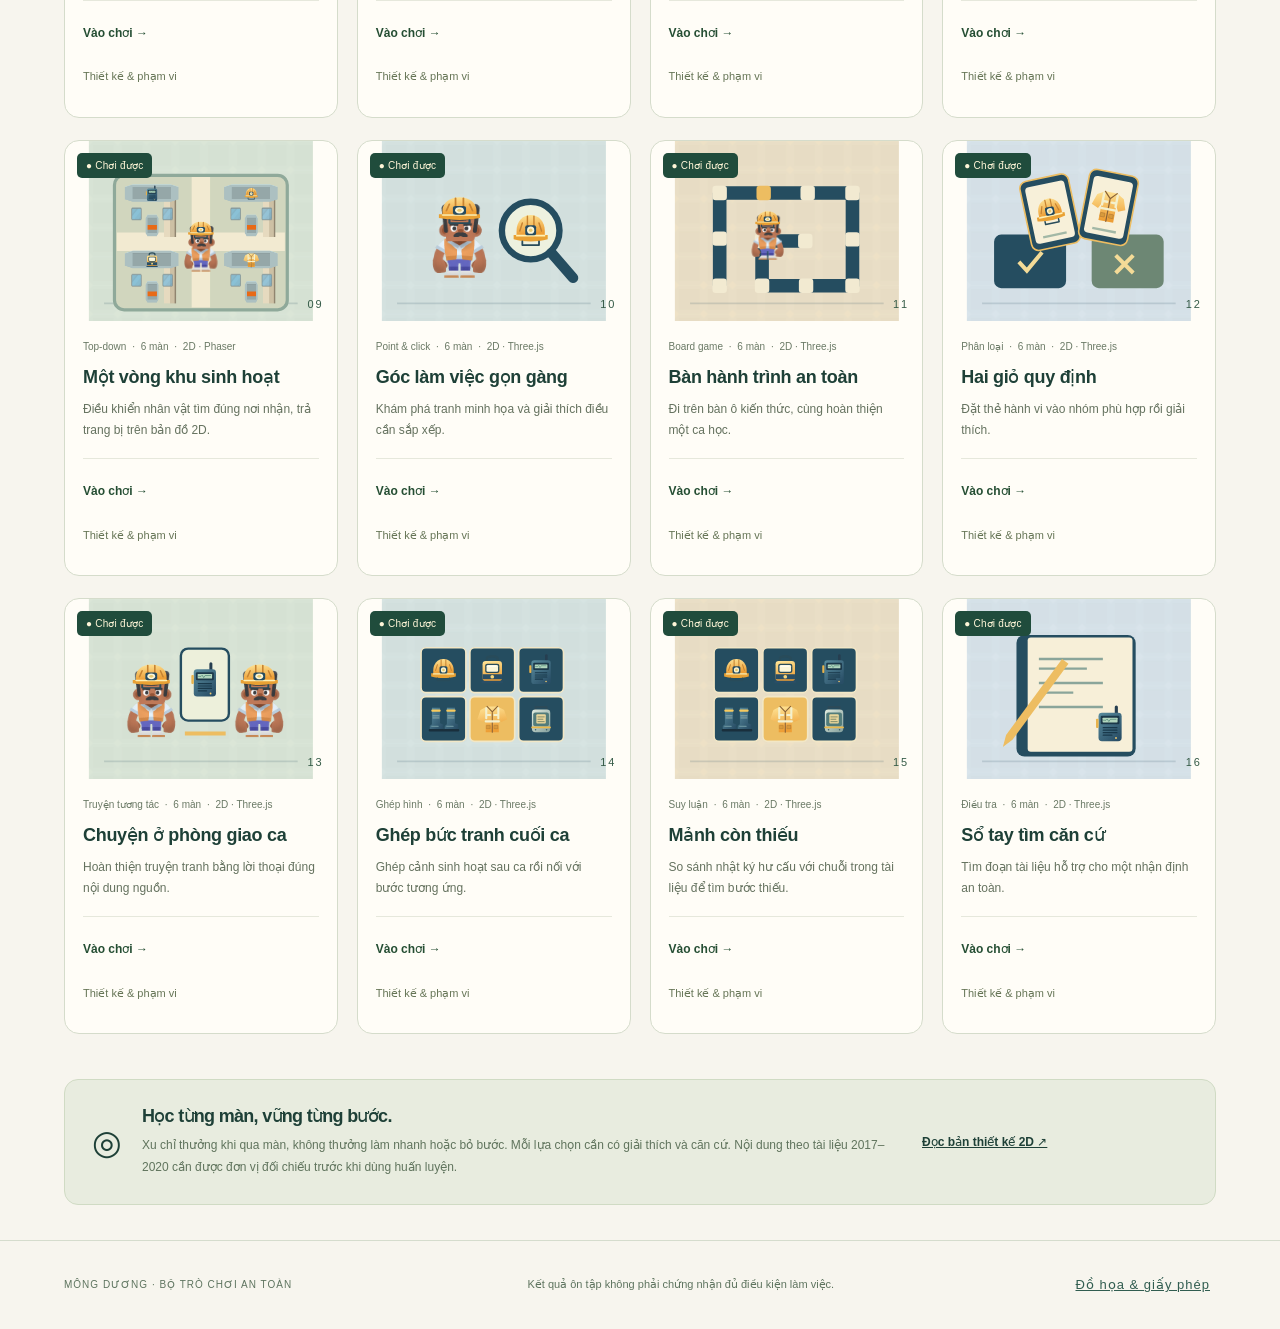
==== commit ee36749e: "Upgrade flat 2D artwork with credited CC0 sprites, animated workers and detailed scenes" ====
--- a/MD_game/index.html
+++ b/MD_game/index.html
@@ -1,6 +1,6 @@
 <!doctype html>
 <html lang="vi">
-<head><meta charset="utf-8"><meta name="viewport" content="width=device-width,initial-scale=1"><meta name="theme-color" content="#153e36"><meta name="description" content="Bộ trò chơi ôn tập an toàn Mông Dương: 16 trò chơi gồm platformer, puzzle, lật thẻ, thẻ bài, top-down và các bài ôn tương tác."><title>Bộ trò chơi an toàn · Mông Dương</title><link rel="stylesheet" href="library.css?v=phaser-1"><script type="module" src="library.js?v=phaser-1"></script></head>
+<head><meta charset="utf-8"><meta name="viewport" content="width=device-width,initial-scale=1"><meta name="theme-color" content="#153e36"><meta name="description" content="Bộ trò chơi ôn tập an toàn Mông Dương: 16 trò chơi gồm platformer, puzzle, lật thẻ, thẻ bài, top-down và các bài ôn tương tác."><title>Bộ trò chơi an toàn · Mông Dương</title><link rel="stylesheet" href="library.css?v=art-1"><script type="module" src="library.js?v=art-1"></script></head>
 <body>
 <header class="site-header"><a class="brand" href="index.html"><span class="brand-mark" aria-hidden="true">⛏</span><span>MÔNG DƯƠNG<small>HỌC AN TOÀN · VỮNG TAY NGHỀ</small></span></a><button id="source-button" class="plain">Tài liệu & phạm vi ↗</button></header>
 <main>
@@ -8,13 +8,13 @@
 <section id="collection" aria-labelledby="collection-title"><div class="section-heading"><div><p class="eyebrow">CHỌN CÁCH BẠN MUỐN HỌC</p><h2 id="collection-title">Bộ trò chơi</h2></div><p id="totals"></p></div>
 <form id="filters" role="search"><label class="search"><span aria-hidden="true">⌕</span><input id="search" type="search" placeholder="Tìm tên trò chơi, thể loại…" aria-label="Tìm trò chơi"></label><label class="genre-label"><span>Thể loại</span><select id="genre"><option value="all">Tất cả thể loại</option></select></label></form>
 <div class="filter-row"><div class="tabs" role="group" aria-label="Trạng thái trò chơi"><button data-status="all" aria-pressed="true">Tất cả <span id="all-count"></span></button><button data-status="playable" aria-pressed="false">Chơi được <span id="playable-count"></span></button><button data-status="new" aria-pressed="false">Game mở rộng <span id="new-count"></span></button></div><p id="result-count" role="status" aria-live="polite"></p></div>
-<p class="draft-note">16 game Three.js · 96 màn. Qua màn nhận xu để mua gợi ý, độ khó tăng dần. Mở “Thiết kế & phạm vi” để xem mục tiêu và nội dung cần đơn vị xác nhận. Thời lượng là ước tính.</p>
+<p class="draft-note">16 game 2D · 96 màn. Qua màn nhận xu để mua gợi ý, độ khó tăng dần. Mở “Thiết kế & phạm vi” để xem mục tiêu và nội dung cần đơn vị xác nhận. Thời lượng là ước tính.</p>
 <div id="games" class="game-grid"></div><div id="empty" hidden><h3>Chưa tìm thấy trò chơi</h3><p>Thử tên khác hoặc bỏ bớt bộ lọc.</p><button id="reset" class="primary-link">Xóa bộ lọc</button></div>
 <noscript><p>Bật JavaScript để xem danh mục. Hai game hiện có: <a href="first-shift.html">Ca đầu tiên của tôi</a> và <a href="idea-b/index.html">Mắt tinh — Nhận diện nguy cơ</a>. <a href="GAME_IDEAS_2D.md">Đọc các bản ý tưởng 2D</a>.</p></noscript>
 </section>
 <section class="learning-note"><span aria-hidden="true">◎</span><div><h2>Học từng màn, vững từng bước.</h2><p>Xu chỉ thưởng khi qua màn, không thưởng làm nhanh hoặc bỏ bước. Mỗi lựa chọn cần có giải thích và căn cứ. Nội dung theo tài liệu 2017–2020 cần được đơn vị đối chiếu trước khi dùng huấn luyện.</p></div><a href="GAME_IDEAS_2D.md">Đọc bản thiết kế 2D ↗</a></section>
 </main>
-<footer><span>MÔNG DƯƠNG · BỘ TRÒ CHƠI AN TOÀN</span><p>Kết quả ôn tập không phải chứng nhận đủ điều kiện làm việc.</p></footer>
+<footer><span>MÔNG DƯƠNG · BỘ TRÒ CHƠI AN TOÀN</span><p>Kết quả ôn tập không phải chứng nhận đủ điều kiện làm việc.</p><a class="asset-credit" href="credits.html">Đồ họa &amp; giấy phép</a></footer>
 <dialog id="detail" aria-labelledby="detail-title"><div class="dialog-heading"><span id="detail-kicker" class="eyebrow"></span><button class="close" aria-label="Đóng bản ý tưởng">×</button></div><h2 id="detail-title"></h2><p id="detail-summary"></p><div id="detail-content"></div><button id="close-detail" class="primary-link">Trở về bộ trò chơi</button></dialog>
 <dialog id="sources" aria-labelledby="sources-title"><div class="dialog-heading"><span class="eyebrow">CĂN CỨ NỘI DUNG</span><button class="close" aria-label="Đóng tài liệu">×</button></div><h2 id="sources-title">Tài liệu & phạm vi</h2><p>Mục tiêu học tập tham khảo các tài liệu dưới đây. Tên game, cơ chế, thời lượng, hình ảnh, phạm vi bản đầu và cách tính điểm là đề xuất thiết kế.</p><ul id="source-list"></ul><p>Các tài liệu có niên đại 2017–2020, chưa xác minh tình trạng áp dụng hiện nay. Không tự bổ sung ngưỡng khí, thao tác điện, cứu hộ hay tuyến thoát nạn. Những điểm còn thiếu được ghi trong từng bản ý tưởng.</p><p>Đề mục trang phục ở MD-01 có khác biệt đánh số 3.5/3.6 giữa bản trích xuất và bản đề cương; các bản mới dẫn thêm tiêu đề mục để nhận diện. Các bản chơi thử chưa được duyệt đáp án nghiệp vụ.</p><a href="Y_TUONG_GAME_HUAN_LUYEN.md">Đọc đề cương A–D ban đầu ↗</a></dialog>
 </body></html>
--- a/MD_game/library.css
+++ b/MD_game/library.css
@@ -1,3 +1,5 @@
 :root{font-family:Arial,Helvetica,sans-serif;color:#1e4037;background:#f7f5ee;font-synthesis:none;scroll-behavior:smooth}*{box-sizing:border-box}body{margin:0}button,input,select{font:inherit}a{color:inherit}button,a,input,select{-webkit-tap-highlight-color:transparent}button{cursor:pointer}button:focus-visible,a:focus-visible,input:focus-visible,select:focus-visible{outline:3px solid #ab611b;outline-offset:4px}button{min-height:44px}button:disabled{cursor:default}button,a{touch-action:manipulation}[hidden]{display:none!important}.site-header{padding:19px max(5%,calc((100% - 1280px)/2));border-bottom:1px solid #dadfd2;display:flex;justify-content:space-between;align-items:center;gap:15px;background:#fcfaf3}.brand{display:flex;gap:12px;align-items:center;text-decoration:none;font-size:16px;font-weight:800;letter-spacing:1px;min-height:44px}.brand small{display:block;font-size:9px;letter-spacing:1.7px;margin-top:6px}.brand-mark{background:#1d493b;color:#efcf7e;border-radius:11px;display:grid;place-items:center;width:43px;height:43px;font-size:27px}.plain{background:transparent;border:0;font-size:13px;color:#3d5e52;padding:10px 0}main{max-width:1420px;margin:auto;padding:0 5%}.intro{display:grid;grid-template-columns:1fr 1fr;align-items:center;gap:7%;padding:53px 0 47px}.eyebrow{font-size:10px;letter-spacing:2px;font-weight:700;color:#617a68;line-height:1.6}h1{font-size:clamp(38px,4.3vw,62px);line-height:1.13;letter-spacing:-2px;margin:19px 0 18px}h1 em{font-style:normal;color:#7e8b4e}.lead{font-size:16px;color:#5a7065;line-height:1.8;margin:0 0 25px}.primary-link{display:inline-flex;align-items:center;justify-content:space-between;gap:24px;min-height:46px;padding:14px 20px;background:#224c3e;color:#fffbed;border-radius:9px;text-decoration:none;border:0;font-size:13px;font-weight:700}.intro-art{background:#e7ebdd;border:1px solid #d2dbc5;border-radius:24px;padding:22px 24px 15px;transform:rotate(2deg);max-width:490px;justify-self:end;width:100%}.art-label{display:flex;justify-content:space-between;color:#56715b;font-size:9px;letter-spacing:1.7px;font-weight:700}.art-label span{font-size:12px}.intro-art svg{width:100%;display:block;max-height:280px}.intro-art p{text-align:center;font-size:11px;color:#60735c;margin:8px 0}.section-heading{display:flex;align-items:end;justify-content:space-between;gap:15px;border-top:1px solid #d5dccd;padding-top:30px}.section-heading .eyebrow{margin:0}h2{font-size:29px;letter-spacing:-.7px;margin:9px 0 0}.section-heading>p{font-size:12px;color:#627567}#filters{display:flex;align-items:center;gap:15px;margin:25px 0 14px}.search{display:flex;align-items:center;gap:10px;flex:1;border:1px solid #c8d3bf;background:#fffdf6;padding:0 15px;border-radius:9px}.search>span{font-size:29px;color:#617966}.search input{min-width:0;min-height:48px;border:0;background:transparent;flex:1;width:100%;color:#204536;font-size:14px}.genre-label{display:flex;gap:10px;align-items:center;font-size:12px;color:#566d5c}.genre-label select{min-height:49px;padding:10px 35px 10px 13px;border:1px solid #c8d3bf;border-radius:9px;background:#fffdf6;color:#234b3b;max-width:210px}.filter-row{display:flex;align-items:center;justify-content:space-between;gap:12px}.tabs{display:flex;gap:6px}.tabs button{padding:8px 14px;border:1px solid transparent;background:transparent;color:#60725f;border-radius:8px;font-size:12px;font-weight:600;white-space:nowrap}.tabs button[aria-pressed=true]{border-color:#ccd6c2;background:#e4ebd9;color:#264a38}.tabs span{font-size:10px;margin-left:4px;opacity:.8}#result-count{font-size:11px;color:#6e7c6a}.draft-note{font-size:12px;line-height:1.6;color:#6b7865;margin:13px 0 23px}.game-grid{display:grid;grid-template-columns:repeat(4,minmax(0,1fr));gap:22px 19px}.game-card{border:1px solid #d5dccb;background:#fffdf7;border-radius:15px;overflow:hidden;display:flex;flex-direction:column;transition:box-shadow .2s,transform .2s}.card-art{height:180px;position:relative;overflow:hidden}.card-art svg{height:100%;width:100%;object-fit:cover}.status{position:absolute;top:12px;left:12px;font-size:10px;border-radius:5px;padding:7px 9px;letter-spacing:.2px}.status.playable{background:#204c3c;color:#fff6d8}.status.draft{background:#fffaf0e8;color:#5c694f;border:1px solid #b9c4a8}.card-number{position:absolute;right:13px;bottom:11px;font-size:11px;color:#355b47;letter-spacing:2px}.card-copy{padding:18px;display:flex;flex-direction:column;flex:1}.card-meta{margin:0 0 10px;font-size:10px;line-height:1.6;color:#6a7965}.card-meta span{padding:0 3px}.card-copy h3{font-size:18px;line-height:1.35;margin:0 0 10px;letter-spacing:-.3px}.card-summary{font-size:12px;line-height:1.75;color:#65725f;margin:0 0 17px}.card-action{margin-top:auto;border-top:1px solid #e6e8dc;padding-top:10px}.play-link,.draft-link{display:flex;align-items:center;min-height:44px;font-size:12px;font-weight:700;text-decoration:none;width:100%;border:0;background:transparent;color:#224d3a;padding:6px 0;text-align:left}.play-link{color:#254e33}.draft-link{color:#647353}#empty{text-align:center;padding:50px;border:1px dashed #bdc9b3;border-radius:14px}.learning-note{margin:45px 0 35px;padding:25px 27px;background:#e8ecdf;border:1px solid #d0dbc4;border-radius:14px;display:flex;align-items:center;gap:20px}.learning-note>span{font-size:34px}.learning-note h2{font-size:18px;margin:0 0 8px}.learning-note p{font-size:12px;line-height:1.8;color:#60745d;max-width:760px;margin:0}.learning-note>a{font-size:12px;line-height:1.7;min-width:150px;min-height:44px;display:flex;align-items:center;font-weight:700}footer{border-top:1px solid #d5dccd;display:flex;justify-content:space-between;align-items:center;gap:20px;padding:22px max(5%,calc((100% - 1280px)/2));font-size:10px;letter-spacing:1px;color:#5e745f}footer p{font-size:11px;letter-spacing:0;line-height:1.6;margin:0}dialog{border:1px solid #cbd6be;border-radius:18px;background:#fffdf5;color:#244635;width:min(720px,calc(100% - 28px));max-height:90dvh;padding:26px 30px;box-shadow:0 20px 90px #0f2c3c33}dialog::backdrop{background:#112f29b8}.dialog-heading{display:flex;align-items:center;justify-content:space-between;gap:12px}.close{background:#edf0e4;border:0;border-radius:50%;width:44px;font-size:25px;color:#244635;flex-shrink:0}dialog>h2{font-size:28px;margin:15px 0}dialog p,dialog li{font-size:14px;line-height:1.8;color:#586e57}dialog li{margin:13px 0}#detail-content section{border-top:1px solid #dfe5d4;padding-top:16px;margin:20px 0}#detail-content h3{font-size:14px;margin:0 0 8px}#detail-content p{margin:0}.review-note{background:#eef0e3;padding:14px;border-radius:8px;margin-top:15px!important}#close-detail{margin-top:12px}@media(hover:hover){.game-card:hover{box-shadow:0 9px 26px #24463513;transform:translateY(-3px)}.play-link:hover,.draft-link:hover{text-decoration:underline}}@media(max-width:1100px){.game-grid{grid-template-columns:repeat(3,minmax(0,1fr))}.card-art{height:175px}.intro{gap:5%}.intro-art{padding:18px}}@media(max-width:800px){.game-grid{grid-template-columns:repeat(2,minmax(0,1fr))}.intro{padding-top:35px;gap:20px}h1{font-size:39px}.intro-art{transform:none}.intro-art p{line-height:1.6}.learning-note{flex-wrap:wrap}.learning-note>div{flex:1}.learning-note>a{margin-left:54px}.filter-row{align-items:start;flex-direction:column;gap:0}#result-count{margin:8px 0}}@media(max-width:540px){.site-header{padding:13px 5%;gap:12px}.brand{font-size:13px;letter-spacing:.5px;gap:8px}.brand small{font-size:7px;letter-spacing:1px}.brand-mark{width:34px;height:38px;font-size:23px}.plain{font-size:11px;max-width:100px;text-align:right}.intro{grid-template-columns:1fr;padding:30px 0}.intro-art{display:none}h1{font-size:43px}.lead{font-size:14px}.section-heading{padding-top:25px;align-items:start}.section-heading>p{font-size:10px;max-width:100px;line-height:1.7;text-align:right}.section-heading h2{font-size:27px}.section-heading .eyebrow{font-size:8px}#filters{flex-direction:column;align-items:stretch;gap:10px;margin:20px 0 12px}.search input{font-size:16px}.genre-label{justify-content:space-between}.genre-label select{flex:1;max-width:none;font-size:14px}.tabs{width:100%;gap:4px}.tabs button{padding:7px 10px;flex:1;font-size:11px}.tabs span{font-size:10px;margin-left:2px}.game-grid{grid-template-columns:1fr;gap:18px}.card-art{height:190px}.card-art svg{width:100%;height:100%}.card-copy{padding:20px}.card-copy h3{font-size:21px}.card-summary{font-size:14px}.card-meta{font-size:11px}.play-link,.draft-link{font-size:14px}.draft-note{font-size:12px}.learning-note{padding:20px;gap:12px}.learning-note>span{display:none}.learning-note h2{font-size:18px;line-height:1.5}.learning-note>a{margin:0}.learning-note p{font-size:13px}footer{flex-direction:column;align-items:start;gap:10px}dialog{padding:20px}dialog>h2{font-size:25px}dialog .eyebrow{font-size:9px}.desktop-break{display:none}}@media(prefers-reduced-motion:reduce){:root{scroll-behavior:auto}.game-card{transition:none}.game-card:hover{transform:none}}
 
 .design-link{display:block;min-height:44px;width:100%;text-align:left;background:transparent;border:0;padding:8px 0;color:#667556;font-size:11px}.learned{font-size:11px;margin-top:10px;color:#315e3c;font-weight:bold}
+
+.asset-credit{display:inline-flex;align-items:center;min-height:44px;padding:0 6px;font-size:13px;color:#315d50}
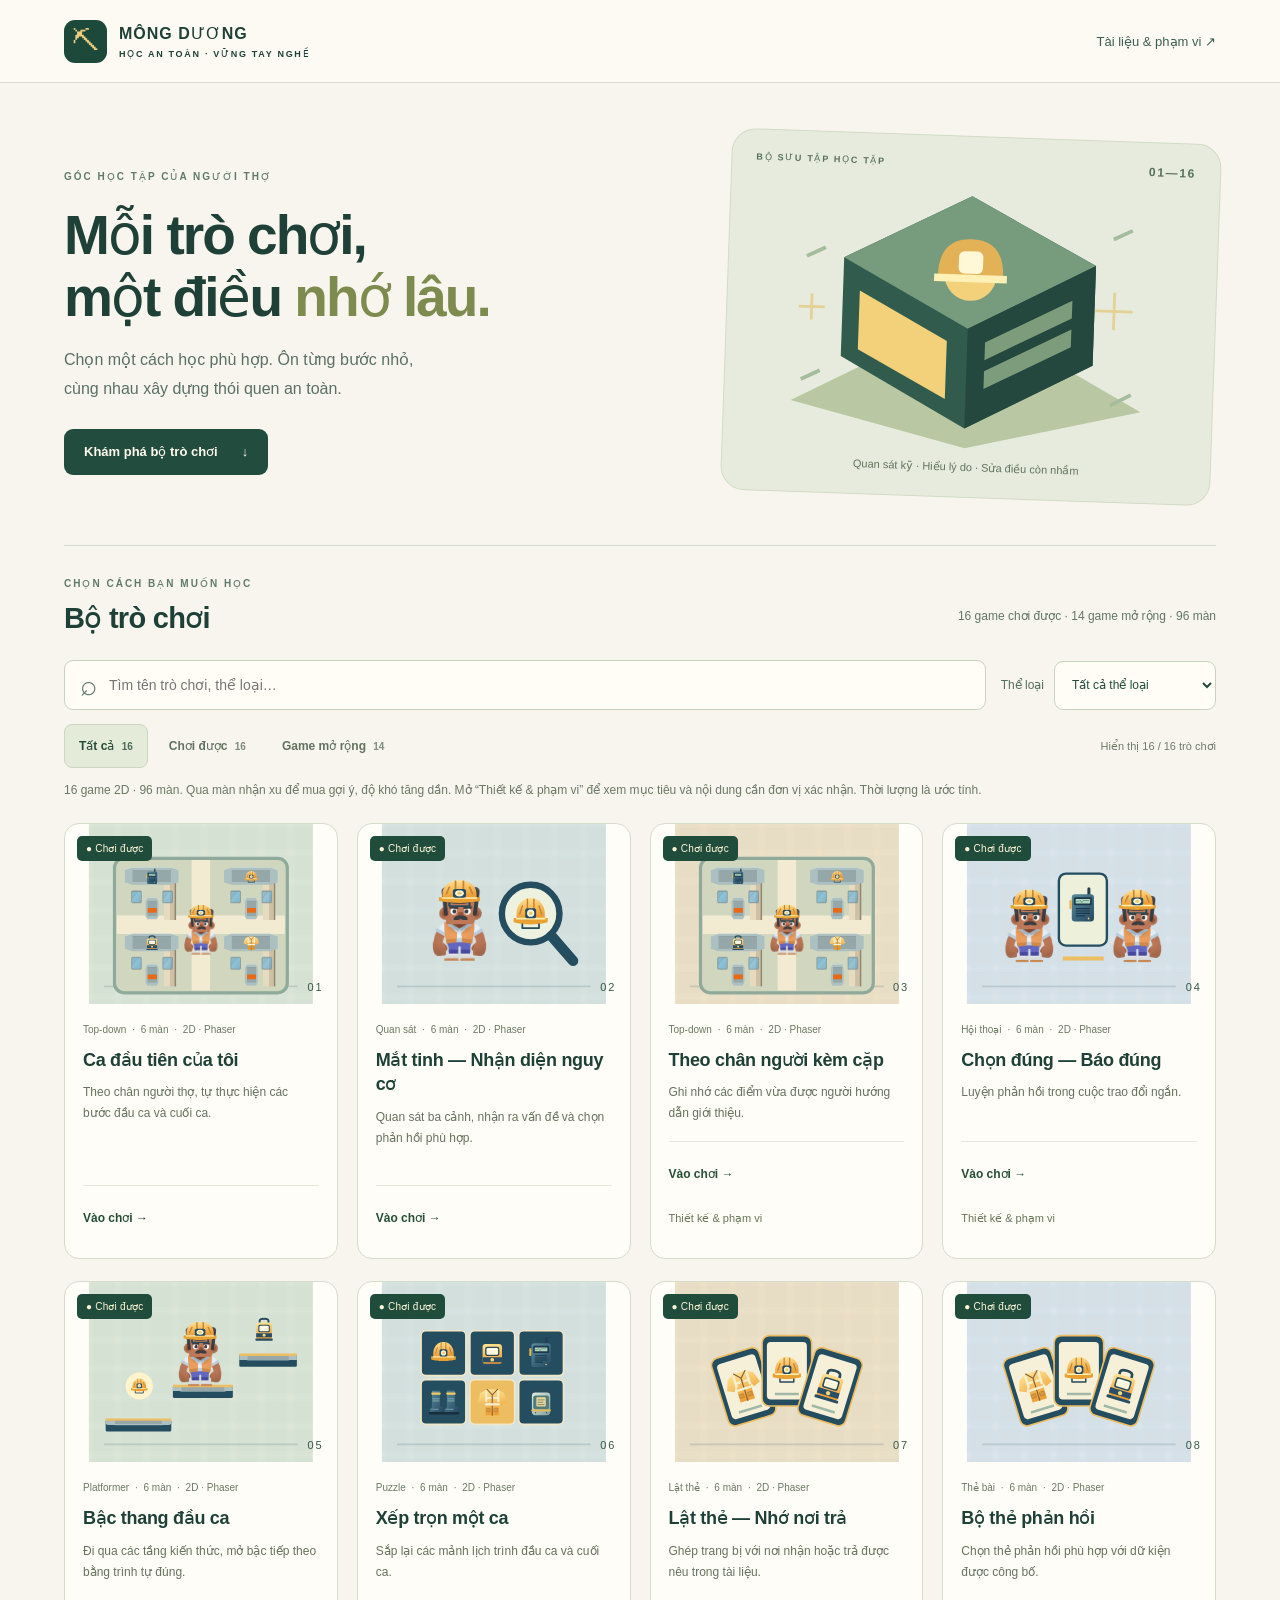
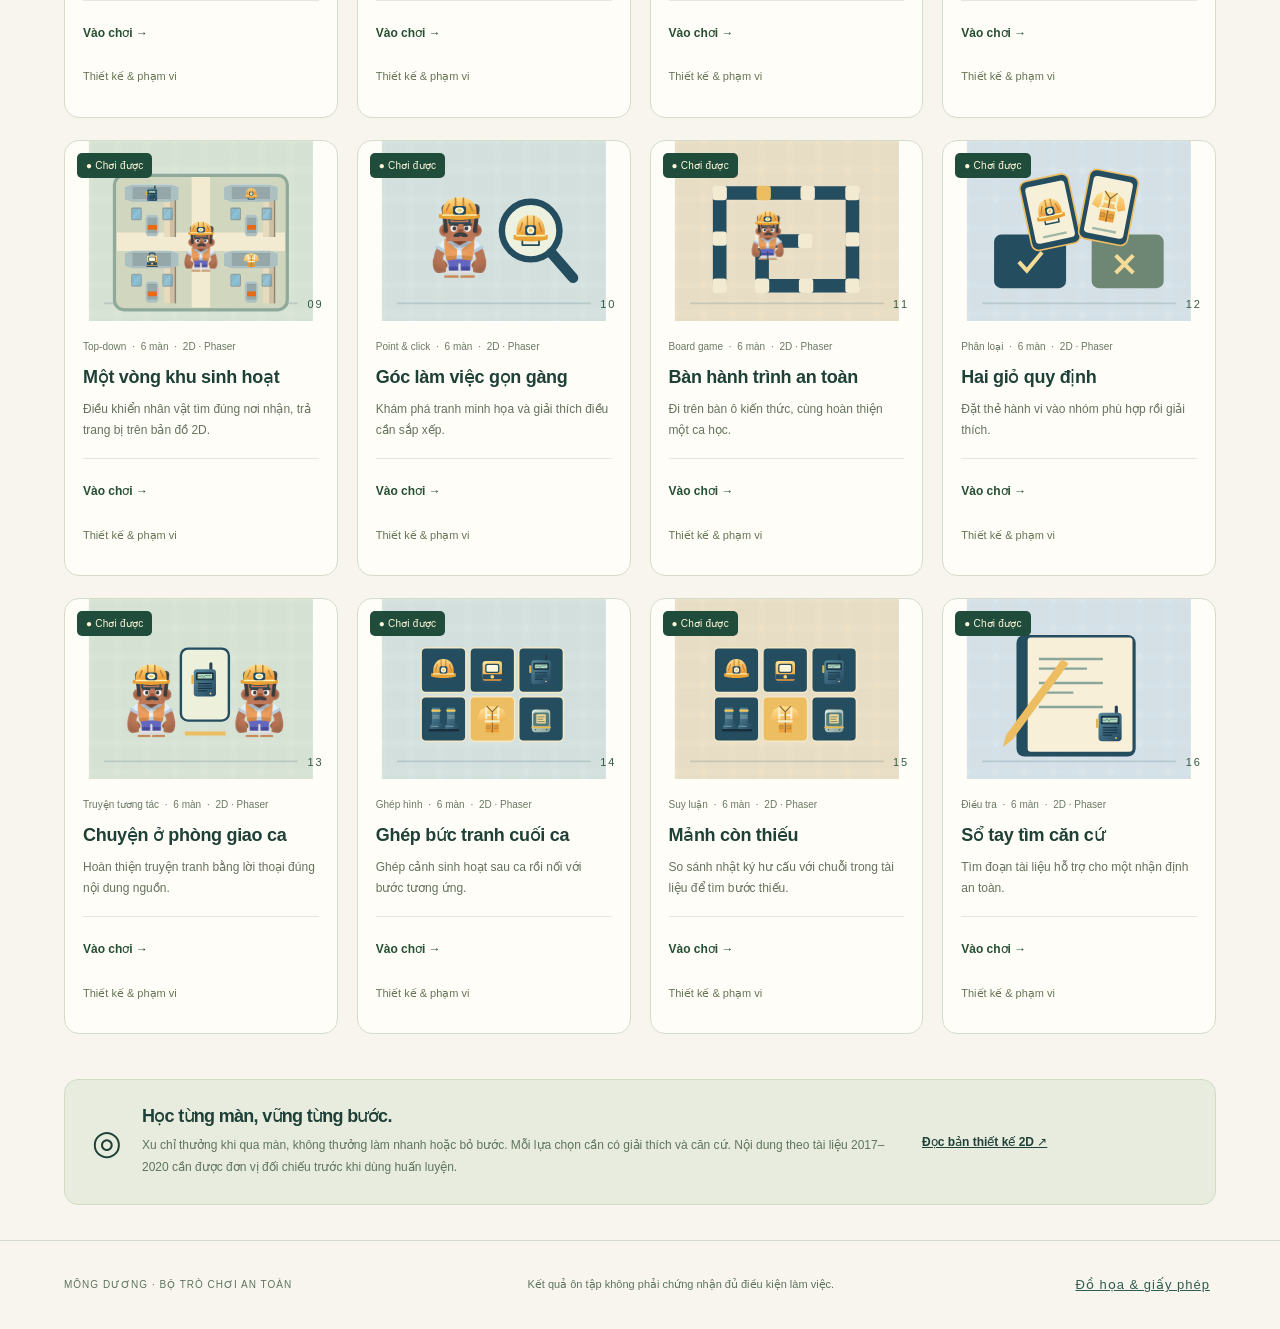
==== commit 620a979a: "Move all games to Phaser and add viewport player controls" ====
--- a/MD_game/index.html
+++ b/MD_game/index.html
@@ -1,6 +1,6 @@
 <!doctype html>
 <html lang="vi">
-<head><meta charset="utf-8"><meta name="viewport" content="width=device-width,initial-scale=1"><meta name="theme-color" content="#153e36"><meta name="description" content="Bộ trò chơi ôn tập an toàn Mông Dương: 16 trò chơi gồm platformer, puzzle, lật thẻ, thẻ bài, top-down và các bài ôn tương tác."><title>Bộ trò chơi an toàn · Mông Dương</title><link rel="stylesheet" href="library.css?v=art-1"><script type="module" src="library.js?v=art-1"></script></head>
+<head><meta charset="utf-8"><meta name="viewport" content="width=device-width,initial-scale=1"><meta name="theme-color" content="#153e36"><meta name="description" content="Bộ trò chơi ôn tập an toàn Mông Dương: 16 trò chơi gồm platformer, puzzle, lật thẻ, thẻ bài, top-down và các bài ôn tương tác."><title>Bộ trò chơi an toàn · Mông Dương</title><link rel="stylesheet" href="library.css?v=player-1"><script type="module" src="library.js?v=player-1"></script></head>
 <body>
 <header class="site-header"><a class="brand" href="index.html"><span class="brand-mark" aria-hidden="true">⛏</span><span>MÔNG DƯƠNG<small>HỌC AN TOÀN · VỮNG TAY NGHỀ</small></span></a><button id="source-button" class="plain">Tài liệu & phạm vi ↗</button></header>
 <main>
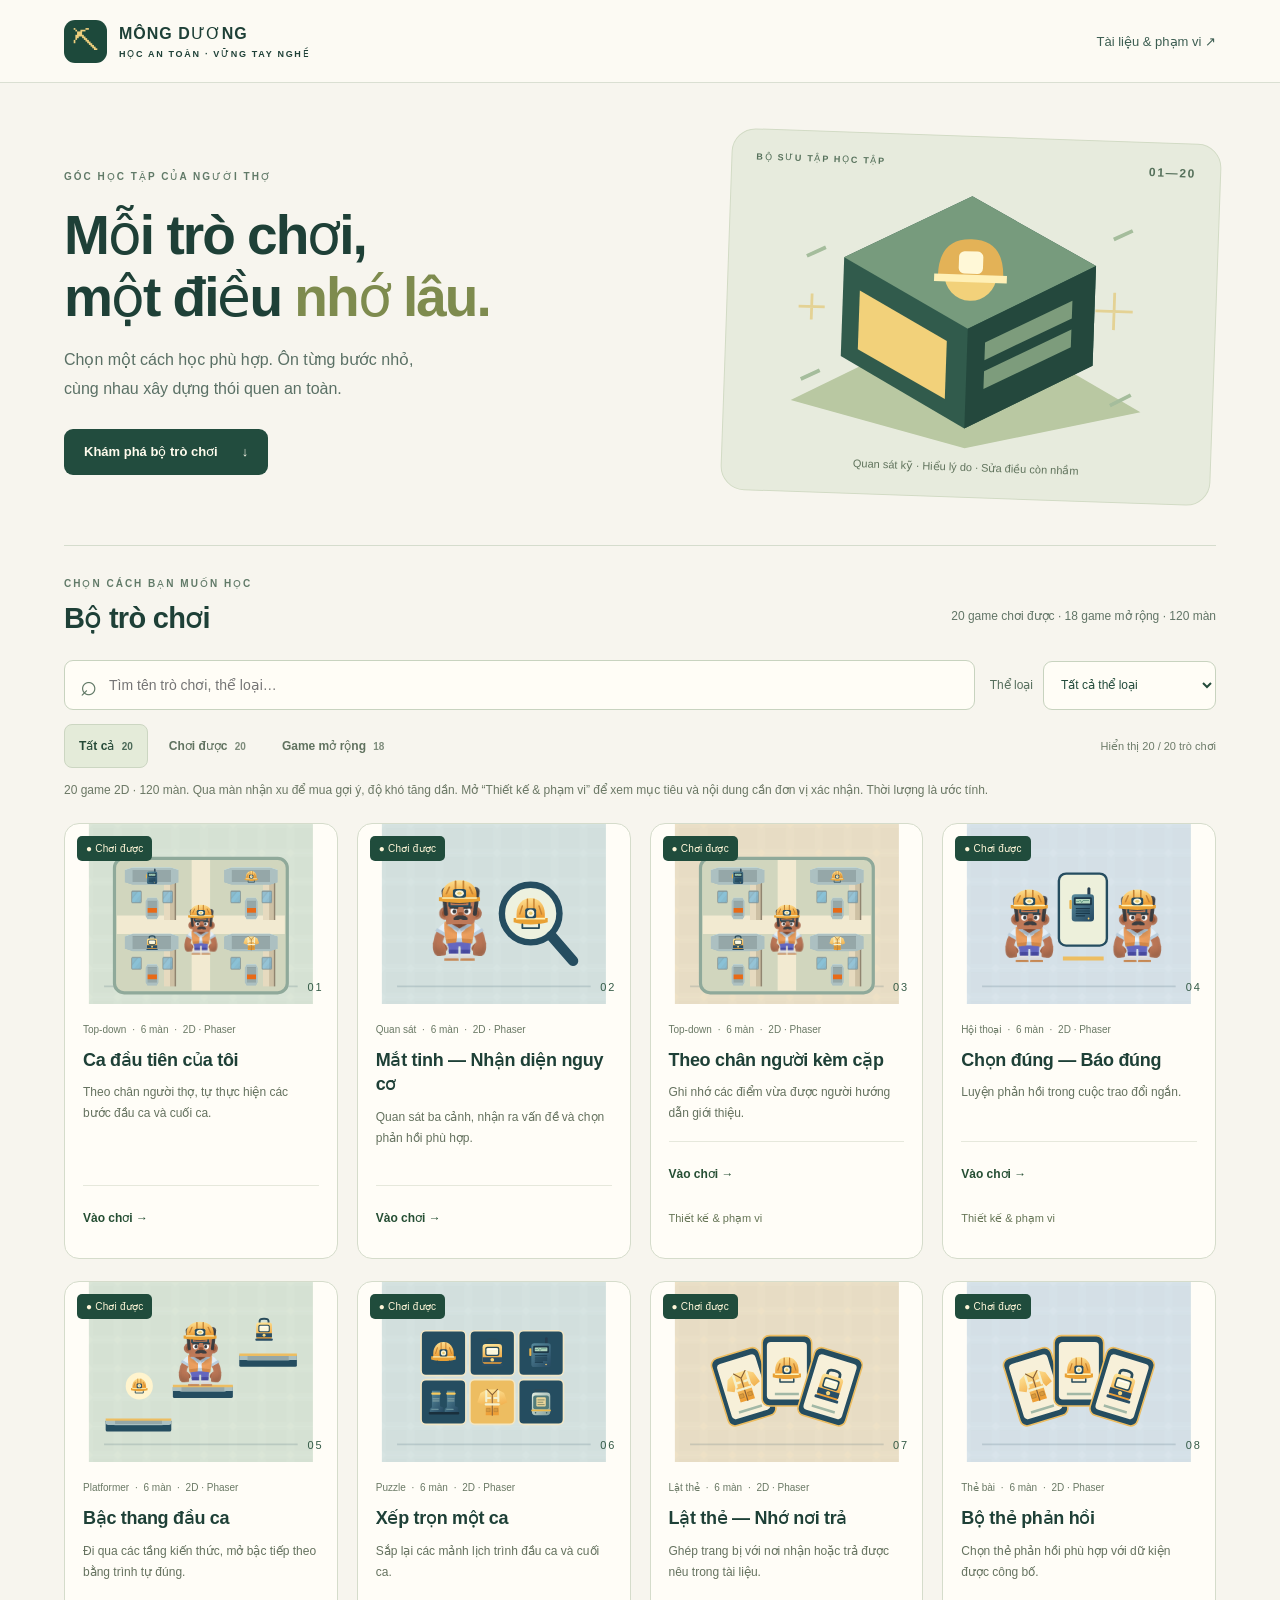
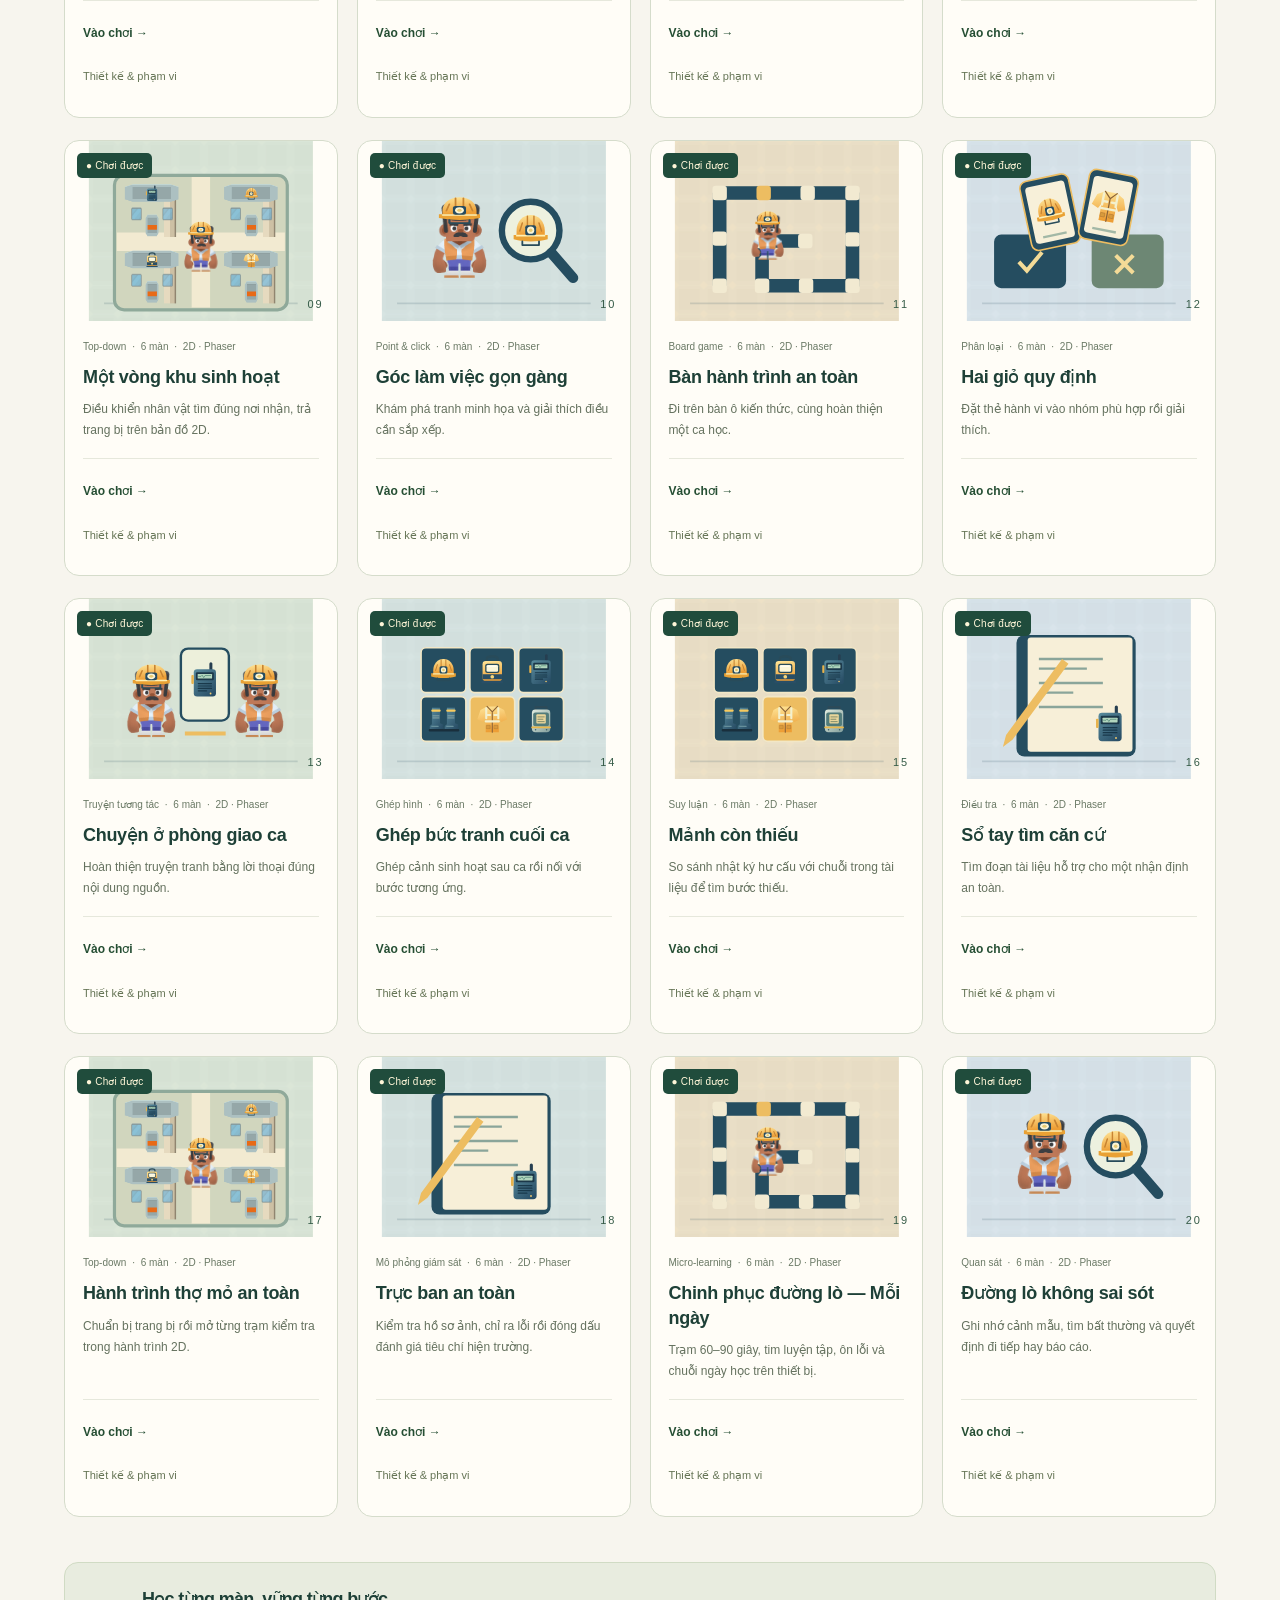
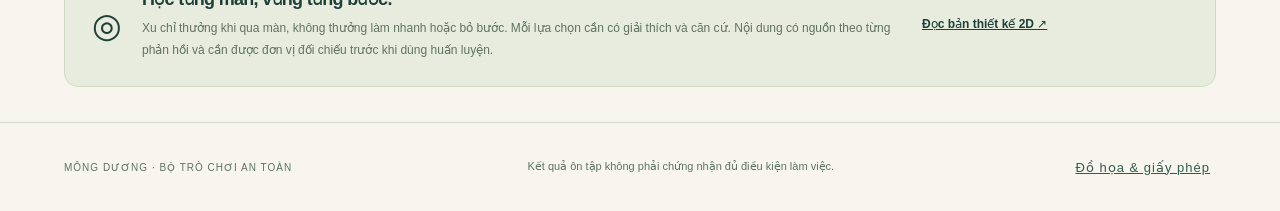
==== commit 6ad11a3b: "Add four source-based mine safety game prototypes with 24 levels" ====
--- a/MD_game/index.html
+++ b/MD_game/index.html
@@ -1,20 +1,20 @@
 <!doctype html>
 <html lang="vi">
-<head><meta charset="utf-8"><meta name="viewport" content="width=device-width,initial-scale=1"><meta name="theme-color" content="#153e36"><meta name="description" content="Bộ trò chơi ôn tập an toàn Mông Dương: 16 trò chơi gồm platformer, puzzle, lật thẻ, thẻ bài, top-down và các bài ôn tương tác."><title>Bộ trò chơi an toàn · Mông Dương</title><link rel="stylesheet" href="library.css?v=player-1"><script type="module" src="library.js?v=player-1"></script></head>
+<head><meta charset="utf-8"><meta name="viewport" content="width=device-width,initial-scale=1"><meta name="theme-color" content="#153e36"><meta name="description" content="Bộ trò chơi ôn tập an toàn Mông Dương: 20 trò chơi gồm platformer, puzzle, lật thẻ, thẻ bài, top-down và các bài ôn tương tác."><title>Bộ trò chơi an toàn · Mông Dương</title><link rel="stylesheet" href="library.css?v=trials-1"><script type="module" src="library.js?v=trials-1"></script></head>
 <body>
 <header class="site-header"><a class="brand" href="index.html"><span class="brand-mark" aria-hidden="true">⛏</span><span>MÔNG DƯƠNG<small>HỌC AN TOÀN · VỮNG TAY NGHỀ</small></span></a><button id="source-button" class="plain">Tài liệu & phạm vi ↗</button></header>
 <main>
-<section class="intro"><div><p class="eyebrow">GÓC HỌC TẬP CỦA NGƯỜI THỢ</p><h1>Mỗi trò chơi,<br>một điều <em>nhớ lâu.</em></h1><p class="lead">Chọn một cách học phù hợp. Ôn từng bước nhỏ,<br class="desktop-break"> cùng nhau xây dựng thói quen an toàn.</p><a class="primary-link" href="#collection">Khám phá bộ trò chơi <span aria-hidden="true">↓</span></a></div><div class="intro-art" aria-hidden="true"><div class="art-label">BỘ SƯU TẬP HỌC TẬP <span>01—16</span></div><svg viewBox="0 0 440 300"><path d="M30 250 218 150 405 250 218 295Z" fill="#b9c8a2"/><path d="M82 201V95l135-70 135 70v107l-135 72Z" fill="#315b4c"/><path d="m82 95 135 72 135-72-135-70Z" fill="#779b7d"/><path d="M217 167v107l135-72V95Z" fill="#24483d"/><path d="m100 130 95 51v62l-95-50Z" fill="#f2d17a"/><path d="m236 181 92-48v19l-92 48Zm0 31 92-48v19l-92 48Z" fill="#7d9c7c"/><circle cx="218" cy="109" r="28" fill="#f2d17a"/><path d="M183 111q0-40 35-40t35 40" fill="#e3b257"/><path d="M179 113h78" stroke="#fff0b6" stroke-width="8"/><rect x="205" y="84" width="26" height="24" rx="6" fill="#fff8d7"/><path d="m42 95 20-10m310 159 22-12M40 227l20-10M370 66l20-10" stroke="#a5bd9c" stroke-width="4"/><path d="M373 123v40m-20-20h40M49 135v28m-14-14h28" stroke="#e4d294" stroke-width="3"/></svg><p>Quan sát kỹ · Hiểu lý do · Sửa điều còn nhầm</p></div></section>
+<section class="intro"><div><p class="eyebrow">GÓC HỌC TẬP CỦA NGƯỜI THỢ</p><h1>Mỗi trò chơi,<br>một điều <em>nhớ lâu.</em></h1><p class="lead">Chọn một cách học phù hợp. Ôn từng bước nhỏ,<br class="desktop-break"> cùng nhau xây dựng thói quen an toàn.</p><a class="primary-link" href="#collection">Khám phá bộ trò chơi <span aria-hidden="true">↓</span></a></div><div class="intro-art" aria-hidden="true"><div class="art-label">BỘ SƯU TẬP HỌC TẬP <span>01—20</span></div><svg viewBox="0 0 440 300"><path d="M30 250 218 150 405 250 218 295Z" fill="#b9c8a2"/><path d="M82 201V95l135-70 135 70v107l-135 72Z" fill="#315b4c"/><path d="m82 95 135 72 135-72-135-70Z" fill="#779b7d"/><path d="M217 167v107l135-72V95Z" fill="#24483d"/><path d="m100 130 95 51v62l-95-50Z" fill="#f2d17a"/><path d="m236 181 92-48v19l-92 48Zm0 31 92-48v19l-92 48Z" fill="#7d9c7c"/><circle cx="218" cy="109" r="28" fill="#f2d17a"/><path d="M183 111q0-40 35-40t35 40" fill="#e3b257"/><path d="M179 113h78" stroke="#fff0b6" stroke-width="8"/><rect x="205" y="84" width="26" height="24" rx="6" fill="#fff8d7"/><path d="m42 95 20-10m310 159 22-12M40 227l20-10M370 66l20-10" stroke="#a5bd9c" stroke-width="4"/><path d="M373 123v40m-20-20h40M49 135v28m-14-14h28" stroke="#e4d294" stroke-width="3"/></svg><p>Quan sát kỹ · Hiểu lý do · Sửa điều còn nhầm</p></div></section>
 <section id="collection" aria-labelledby="collection-title"><div class="section-heading"><div><p class="eyebrow">CHỌN CÁCH BẠN MUỐN HỌC</p><h2 id="collection-title">Bộ trò chơi</h2></div><p id="totals"></p></div>
 <form id="filters" role="search"><label class="search"><span aria-hidden="true">⌕</span><input id="search" type="search" placeholder="Tìm tên trò chơi, thể loại…" aria-label="Tìm trò chơi"></label><label class="genre-label"><span>Thể loại</span><select id="genre"><option value="all">Tất cả thể loại</option></select></label></form>
 <div class="filter-row"><div class="tabs" role="group" aria-label="Trạng thái trò chơi"><button data-status="all" aria-pressed="true">Tất cả <span id="all-count"></span></button><button data-status="playable" aria-pressed="false">Chơi được <span id="playable-count"></span></button><button data-status="new" aria-pressed="false">Game mở rộng <span id="new-count"></span></button></div><p id="result-count" role="status" aria-live="polite"></p></div>
-<p class="draft-note">16 game 2D · 96 màn. Qua màn nhận xu để mua gợi ý, độ khó tăng dần. Mở “Thiết kế & phạm vi” để xem mục tiêu và nội dung cần đơn vị xác nhận. Thời lượng là ước tính.</p>
+<p class="draft-note">20 game 2D · 120 màn. Qua màn nhận xu để mua gợi ý, độ khó tăng dần. Mở “Thiết kế & phạm vi” để xem mục tiêu và nội dung cần đơn vị xác nhận. Thời lượng là ước tính.</p>
 <div id="games" class="game-grid"></div><div id="empty" hidden><h3>Chưa tìm thấy trò chơi</h3><p>Thử tên khác hoặc bỏ bớt bộ lọc.</p><button id="reset" class="primary-link">Xóa bộ lọc</button></div>
 <noscript><p>Bật JavaScript để xem danh mục. Hai game hiện có: <a href="first-shift.html">Ca đầu tiên của tôi</a> và <a href="idea-b/index.html">Mắt tinh — Nhận diện nguy cơ</a>. <a href="GAME_IDEAS_2D.md">Đọc các bản ý tưởng 2D</a>.</p></noscript>
 </section>
-<section class="learning-note"><span aria-hidden="true">◎</span><div><h2>Học từng màn, vững từng bước.</h2><p>Xu chỉ thưởng khi qua màn, không thưởng làm nhanh hoặc bỏ bước. Mỗi lựa chọn cần có giải thích và căn cứ. Nội dung theo tài liệu 2017–2020 cần được đơn vị đối chiếu trước khi dùng huấn luyện.</p></div><a href="GAME_IDEAS_2D.md">Đọc bản thiết kế 2D ↗</a></section>
+<section class="learning-note"><span aria-hidden="true">◎</span><div><h2>Học từng màn, vững từng bước.</h2><p>Xu chỉ thưởng khi qua màn, không thưởng làm nhanh hoặc bỏ bước. Mỗi lựa chọn cần có giải thích và căn cứ. Nội dung có nguồn theo từng phản hồi và cần được đơn vị đối chiếu trước khi dùng huấn luyện.</p></div><a href="GAME_IDEAS_2D.md">Đọc bản thiết kế 2D ↗</a></section>
 </main>
 <footer><span>MÔNG DƯƠNG · BỘ TRÒ CHƠI AN TOÀN</span><p>Kết quả ôn tập không phải chứng nhận đủ điều kiện làm việc.</p><a class="asset-credit" href="credits.html">Đồ họa &amp; giấy phép</a></footer>
 <dialog id="detail" aria-labelledby="detail-title"><div class="dialog-heading"><span id="detail-kicker" class="eyebrow"></span><button class="close" aria-label="Đóng bản ý tưởng">×</button></div><h2 id="detail-title"></h2><p id="detail-summary"></p><div id="detail-content"></div><button id="close-detail" class="primary-link">Trở về bộ trò chơi</button></dialog>
-<dialog id="sources" aria-labelledby="sources-title"><div class="dialog-heading"><span class="eyebrow">CĂN CỨ NỘI DUNG</span><button class="close" aria-label="Đóng tài liệu">×</button></div><h2 id="sources-title">Tài liệu & phạm vi</h2><p>Mục tiêu học tập tham khảo các tài liệu dưới đây. Tên game, cơ chế, thời lượng, hình ảnh, phạm vi bản đầu và cách tính điểm là đề xuất thiết kế.</p><ul id="source-list"></ul><p>Các tài liệu có niên đại 2017–2020, chưa xác minh tình trạng áp dụng hiện nay. Không tự bổ sung ngưỡng khí, thao tác điện, cứu hộ hay tuyến thoát nạn. Những điểm còn thiếu được ghi trong từng bản ý tưởng.</p><p>Đề mục trang phục ở MD-01 có khác biệt đánh số 3.5/3.6 giữa bản trích xuất và bản đề cương; các bản mới dẫn thêm tiêu đề mục để nhận diện. Các bản chơi thử chưa được duyệt đáp án nghiệp vụ.</p><a href="Y_TUONG_GAME_HUAN_LUYEN.md">Đọc đề cương A–D ban đầu ↗</a></dialog>
+<dialog id="sources" aria-labelledby="sources-title"><div class="dialog-heading"><span class="eyebrow">CĂN CỨ NỘI DUNG</span><button class="close" aria-label="Đóng tài liệu">×</button></div><h2 id="sources-title">Tài liệu & phạm vi</h2><p>Mục tiêu học tập tham khảo các tài liệu dưới đây. Tên game, cơ chế, thời lượng, hình ảnh, phạm vi bản đầu và cách tính điểm là đề xuất thiết kế.</p><ul id="source-list"></ul><p>Bộ MD-01/02/03 có niên đại 2017–2020; các bản thử mới đối chiếu thêm MD-04 về thông gió và nước mỏ. Cần đơn vị xác nhận tình trạng áp dụng hiện nay. Không tự bổ sung ngưỡng khí, thao tác điện, cứu hộ hay tuyến thoát nạn. Những điểm còn thiếu được ghi trong từng bản ý tưởng.</p><p>Đề mục trang phục ở MD-01 có khác biệt đánh số 3.5/3.6 giữa bản trích xuất và bản đề cương; các bản mới dẫn thêm tiêu đề mục để nhận diện. Các bản chơi thử chưa được duyệt đáp án nghiệp vụ.</p><a href="Y_TUONG_GAME_HUAN_LUYEN.md">Đọc đề cương A–D ban đầu ↗</a></dialog>
 </body></html>
